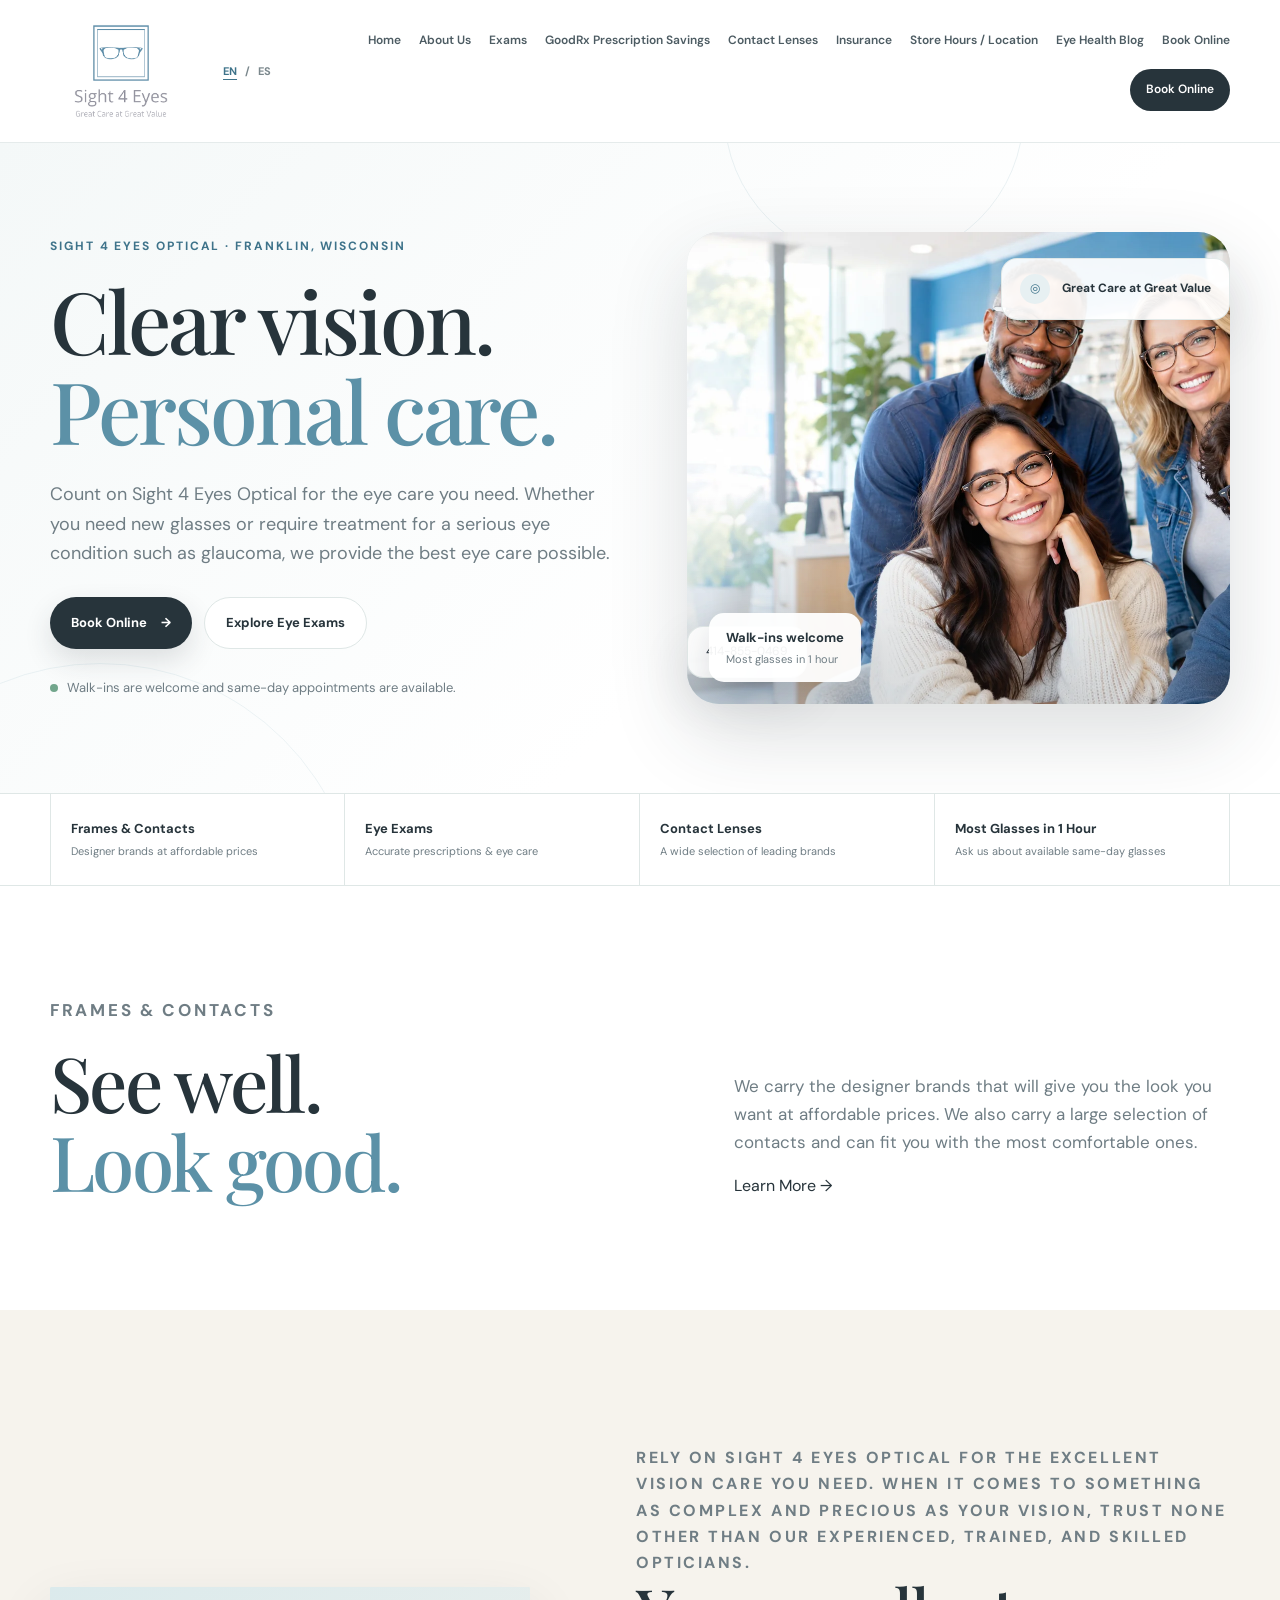
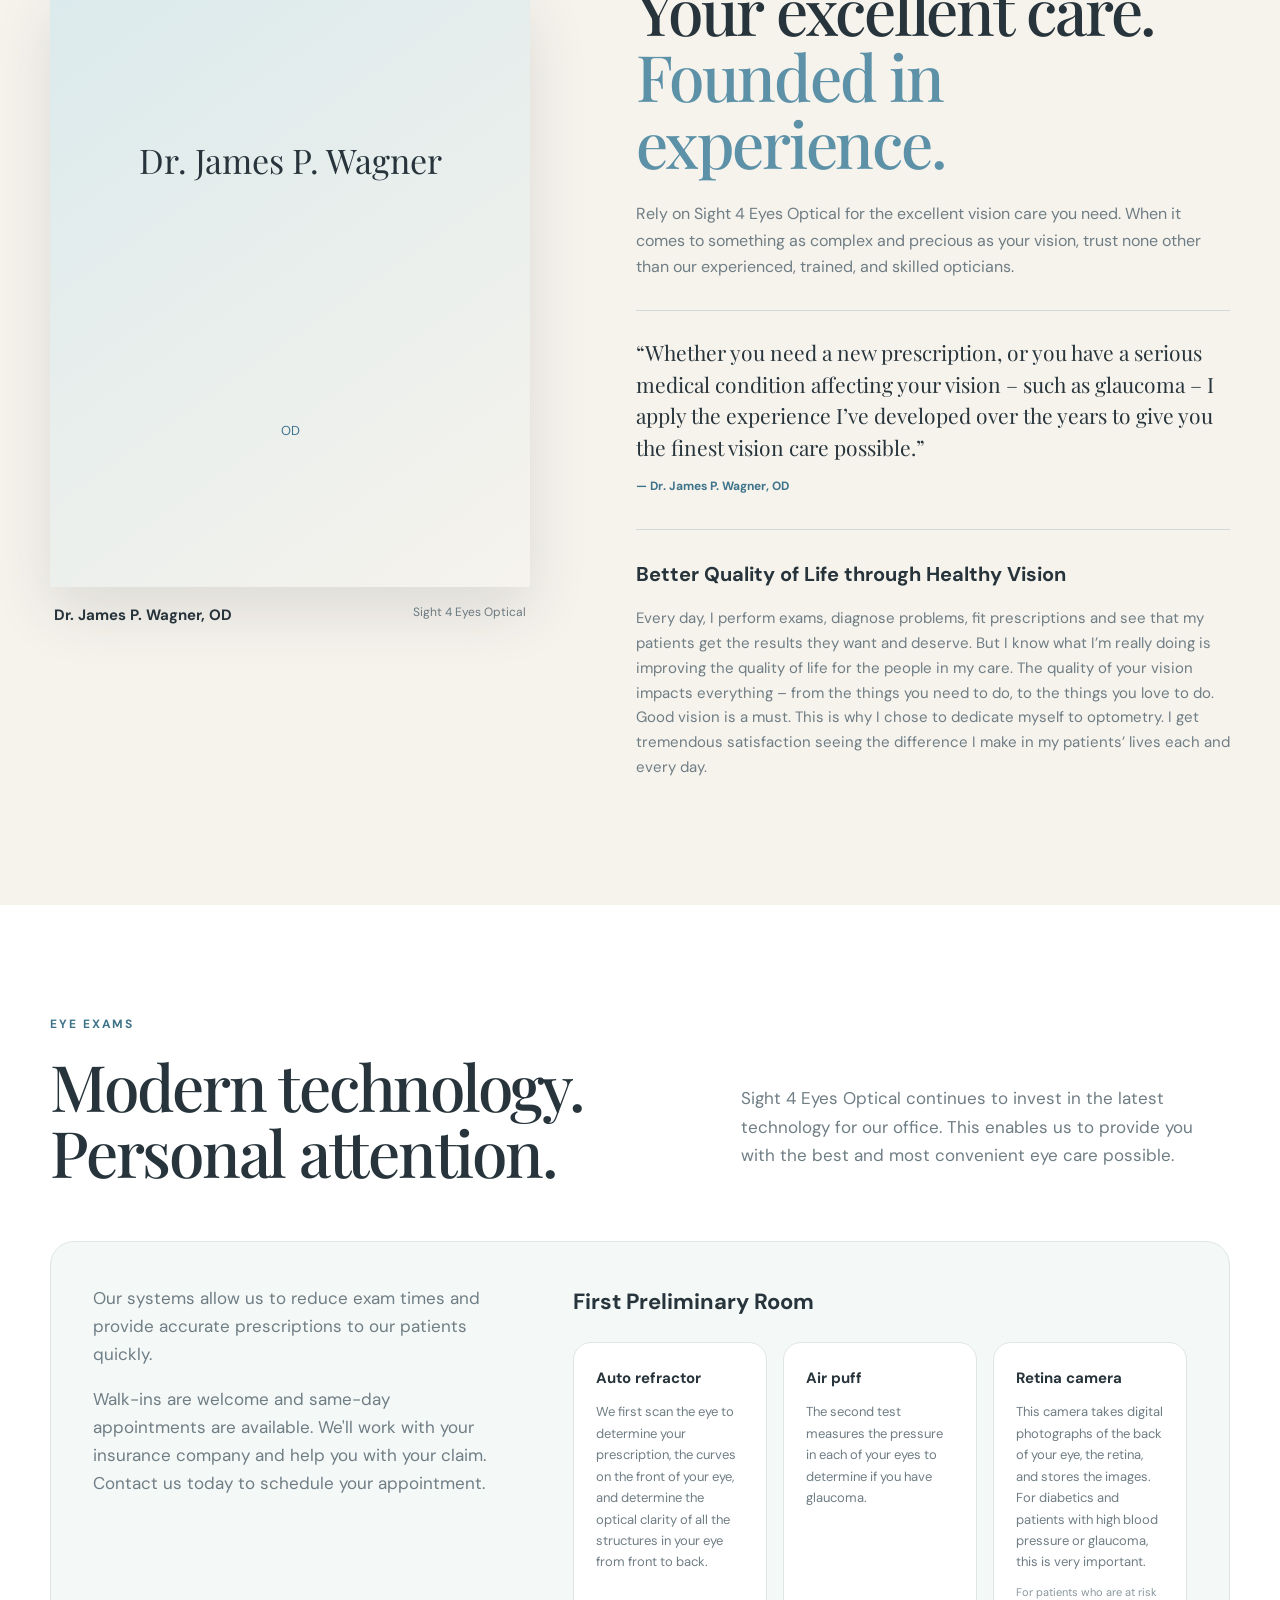
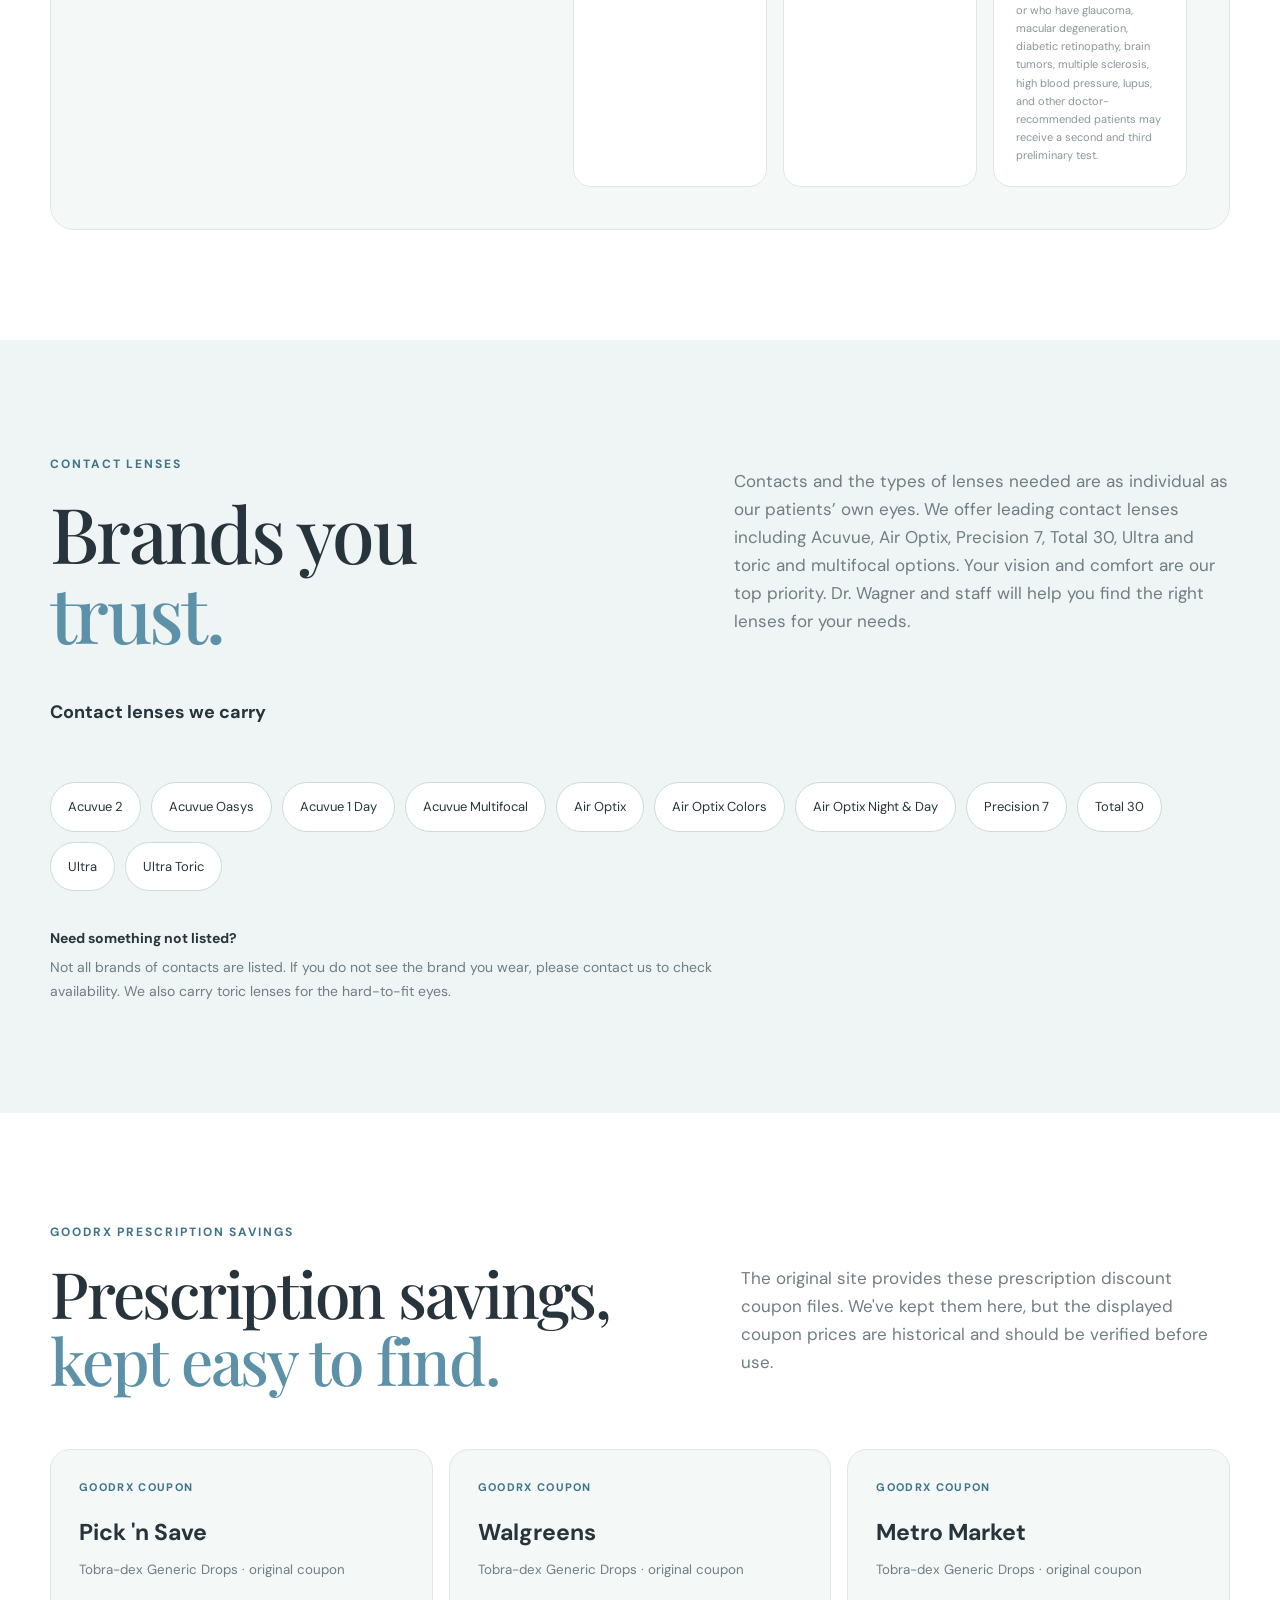
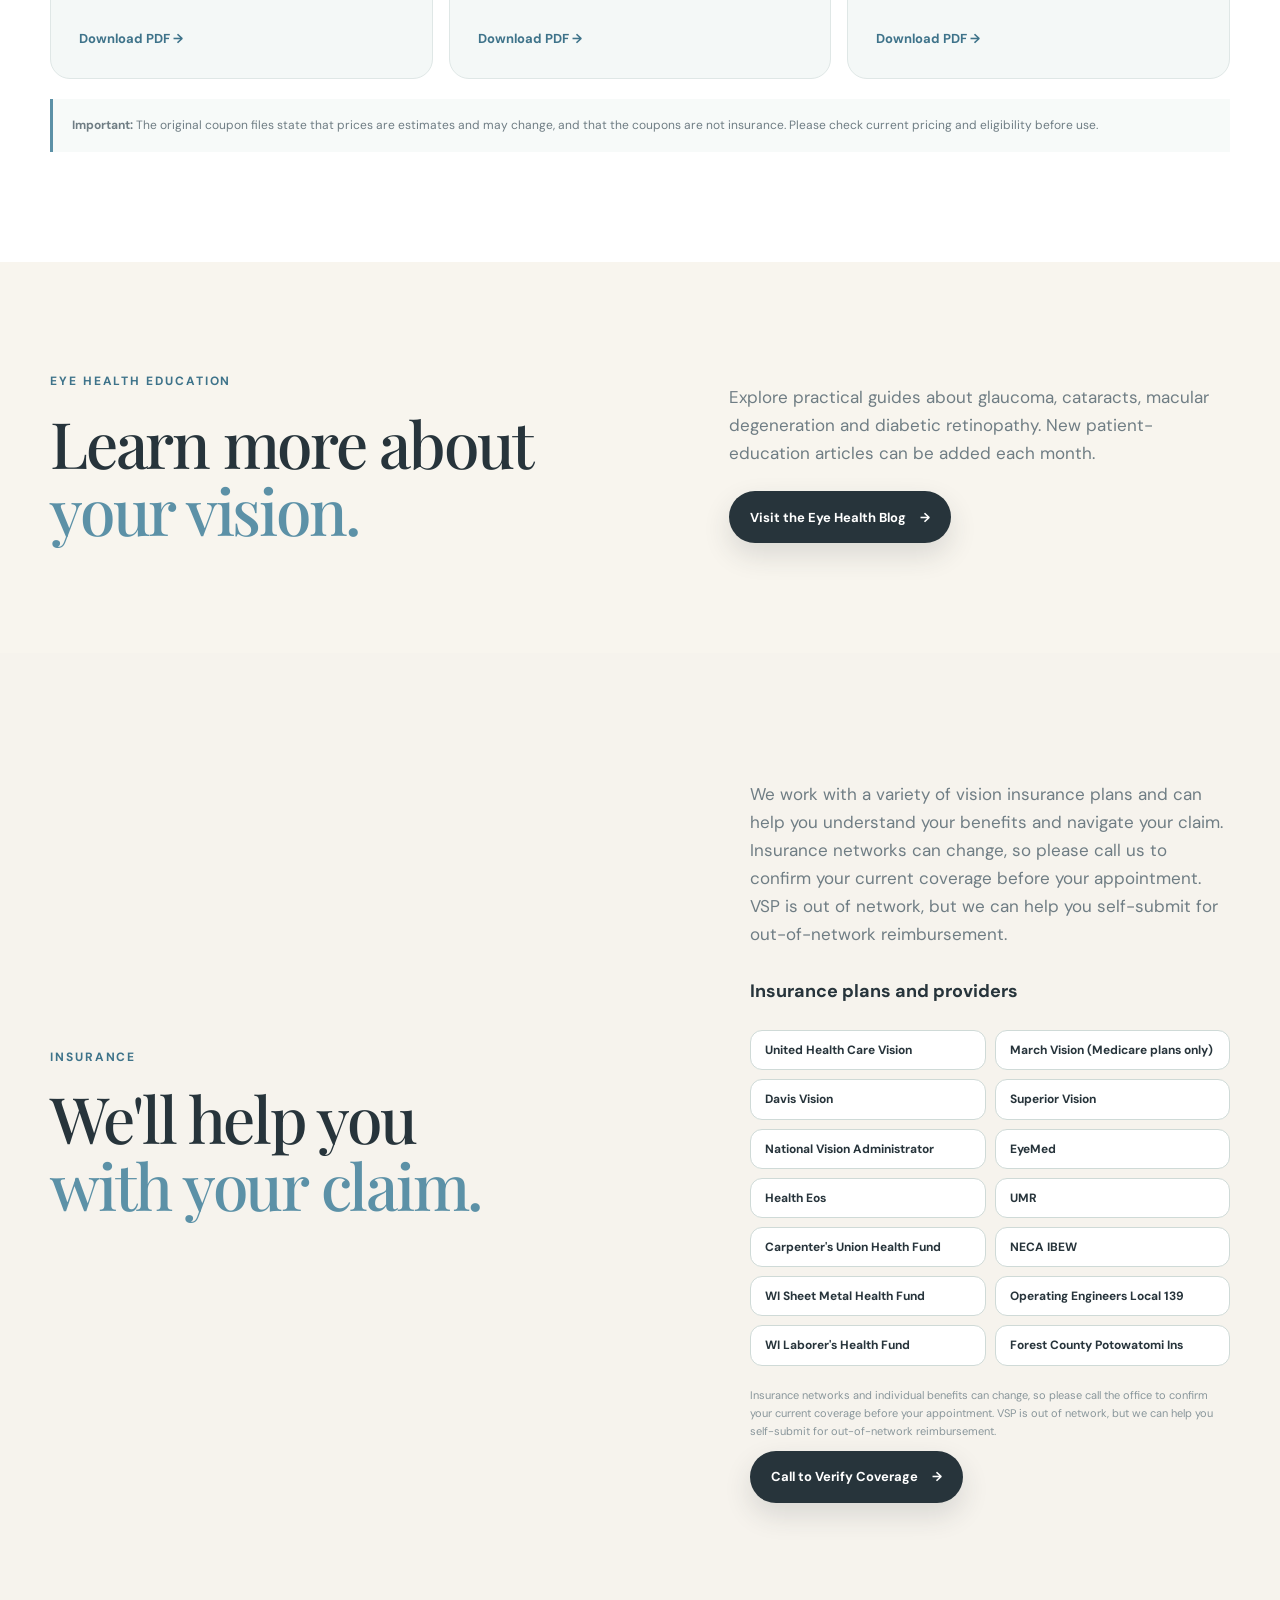
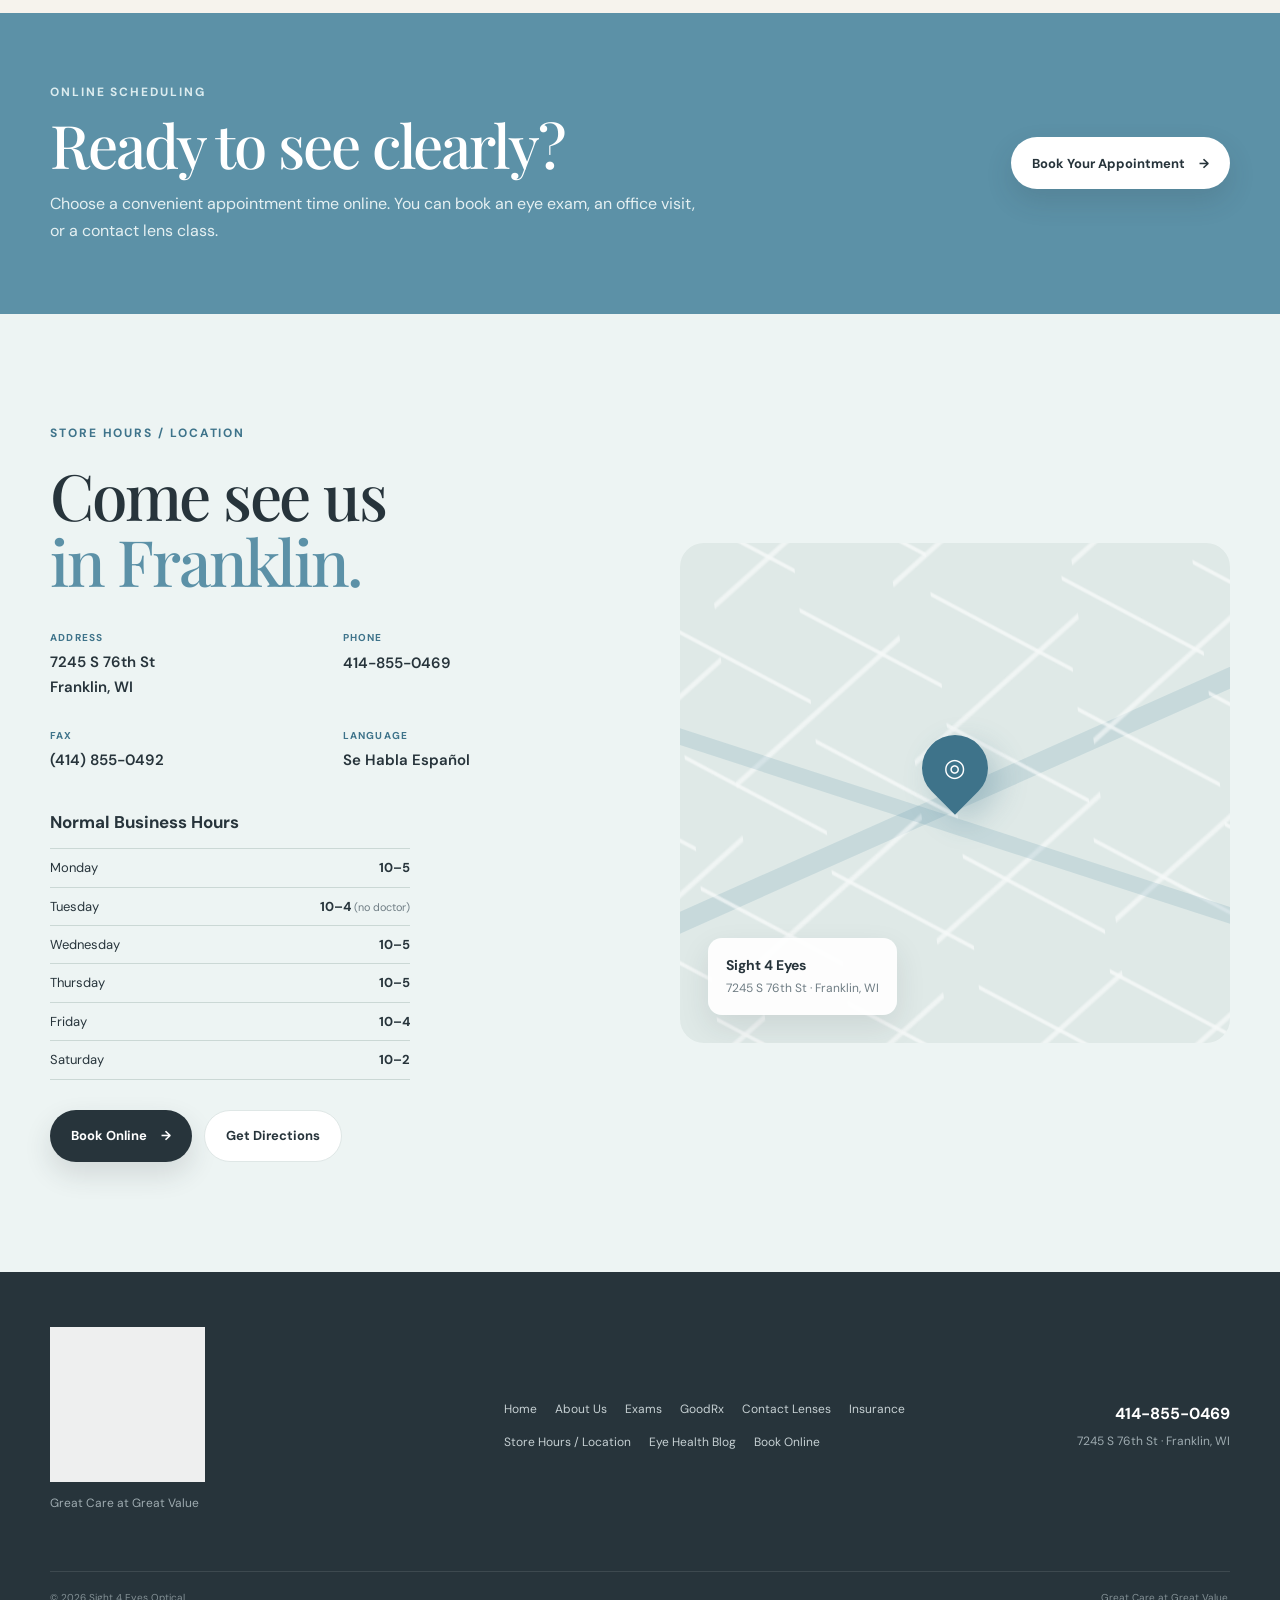
==== index.html @ e053d5aa "finish" ====
<!DOCTYPE html>
<html lang="en">
<head>
  <meta charset="UTF-8">
  <meta name="viewport" content="width=device-width, initial-scale=1.0">
  <meta name="description" content="Sight 4 Eyes Optical in Franklin, Wisconsin offers eye exams, glasses, contact lenses, same-day walk-ins and patient education about common eye conditions.">
  <title>Sight 4 Eyes Optical | Eye Exams, Glasses & Contact Lenses in Franklin, WI</title>
  <link rel="preconnect" href="https://fonts.googleapis.com">
  <link rel="preconnect" href="https://fonts.gstatic.com" crossorigin>
  <link href="https://fonts.googleapis.com/css2?family=DM+Sans:wght@400;500;600;700&family=Playfair+Display:wght@500;600&display=swap" rel="stylesheet">
  <link rel="stylesheet" href="styles.css">
  <script type="application/ld+json">
  {
    "@context":"https://schema.org",
    "@type":"LocalBusiness",
    "name":"Sight 4 Eyes Optical",
    "description":"Eye exams, glasses, contact lenses and eye care in Franklin, Wisconsin.",
    "telephone":"+1-414-855-0469",
    "address":{"@type":"PostalAddress","streetAddress":"7245 S 76th St","addressLocality":"Franklin","addressRegion":"WI","addressCountry":"US"},
    "areaServed":"Franklin, Wisconsin",
    "availableLanguage":["English","Spanish"]
  }
  </script>
</head>
<body>

<header class="site-header">
  <div class="container nav-wrap">
    <a class="brand" href="#home" aria-label="Sight 4 Eyes home">
      <img src="assets/logo.png" alt="Sight 4 Eyes Optical">
    </a>

    <div class="header-tools">
      <div class="language-switcher" role="group" aria-label="Language">
        <button class="lang-button active" data-lang="en" aria-pressed="true">EN</button>
        <span>/</span>
        <button class="lang-button" data-lang="es" aria-pressed="false">ES</button>
      </div>
      <button class="menu-toggle" aria-label="Open menu" aria-expanded="false">
        <span></span><span></span><span></span>
      </button>
    </div>

    <!-- Every major item from the original site is retained. -->
    <nav class="nav" aria-label="Main navigation">
      <a href="#home">Home</a>
      <a href="#about">About Us</a>
      <a href="#exams">Exams</a>
      <a href="#goodrx">GoodRx Prescription Savings</a>
      <a href="#contacts">Contact Lenses</a>
      <a href="#insurance">Insurance</a>
      <a href="#location">Store Hours / Location</a>
      <a href="eye-health.html">Eye Health Blog</a>
      <a href="https://square.site/book/JVJCF17SCYTRK/sight-4-eyes-franklin-wi" target="_blank" rel="noopener">Book Online</a>
      <a class="nav-cta" href="https://square.site/book/JVJCF17SCYTRK/sight-4-eyes-franklin-wi" target="_blank" rel="noopener">Book Online</a>
    </nav>
  </div>
</header>

<main id="home">

  <!-- HOME: original homepage messaging retained, but presented more cleanly. -->
  <section class="hero">
    <div class="hero-shape hero-shape-one"></div>
    <div class="hero-shape hero-shape-two"></div>

    <div class="container hero-grid">
      <div class="hero-copy">
        <p class="eyebrow">Sight 4 Eyes Optical · Franklin, Wisconsin</p>
        <h1>Clear vision.<br><em>Personal care.</em></h1>

        <p class="hero-text">
          Count on Sight 4 Eyes Optical for the eye care you need. Whether you need
          new glasses or require treatment for a serious eye condition such as
          glaucoma, we provide the best eye care possible.
        </p>

        <div class="hero-actions">
          <a class="button button-primary" href="https://square.site/book/JVJCF17SCYTRK/sight-4-eyes-franklin-wi" target="_blank" rel="noopener">Book Online <span>→</span></a>
          <a class="button button-ghost" href="#exams">Explore Eye Exams</a>
        </div>

        <div class="hero-note">
          <span class="dot"></span>
          Walk-ins are welcome and same-day appointments are available.
        </div>
      </div>

      <div class="hero-art">
        <div class="hero-photo-card">
          <img src="assets/eyewear-people.webp" alt="Smiling people wearing glasses in a bright eyewear store">
          <div class="hero-photo-badge"><strong>Walk-ins welcome</strong><span>Most glasses in 1 hour</span></div>
        </div>
        <div class="floating-card card-top"><span class="mini-icon">◎</span><strong>Great Care at Great Value</strong></div>
        <div class="floating-card card-bottom"><span>414-855-0469</span></div>
      </div>
    </div>
  </section>

  <!-- Original homepage "Frames and Contacts" section retained. -->
  <section class="trust-strip">
    <div class="container trust-grid">
      <div><strong>Frames & Contacts</strong><span>Designer brands at affordable prices</span></div>
      <div><strong>Eye Exams</strong><span>Accurate prescriptions & eye care</span></div>
      <div><strong>Contact Lenses</strong><span>A wide selection of leading brands</span></div>
      <div><strong>Most Glasses in 1 Hour</strong><span>Ask us about available same-day glasses</span></div>
    </div>
  </section>

  <section class="section frames-intro">
    <div class="container two-column-intro">
      <div>
        <p class="eyebrow">Frames & Contacts</p>
        <h2>See well.<br><em>Look good.</em></h2>
      </div>
      <div>
        <p>
          We carry the designer brands that will give you the look you want at
          affordable prices. We also carry a large selection of contacts and can
          fit you with the most comfortable ones.
        </p>
        <a class="text-link" href="#contacts">Learn More <span>→</span></a>
      </div>
    </div>
  </section>

  <!-- ABOUT: Dr. James P. Wagner is now a major part of the homepage. -->
  <section class="section about" id="about">
    <div class="container about-grid">
      <div class="doctor-photo-wrap">
        <div class="doctor-photo">
          <img src="https://www.mysight4eyes.com/uploads/2/1/5/6/21561546/img-5408_orig.png"
               alt="Dr. James P. Wagner, OD"
               onerror="this.style.display='none'; document.querySelector('.photo-fallback').style.display='grid';">
          <div class="photo-fallback">
            <span>Dr. James P. Wagner</span>
            <small>OD</small>
          </div>
        </div>
        <div class="doctor-caption">
          <strong>Dr. James P. Wagner, OD</strong>
          <span>Sight 4 Eyes Optical</span>
        </div>
      </div>

      <div class="about-copy">
        <p class="eyebrow">About Us</p>
        <h2>Your excellent care.<br><em>Founded in experience.</em></h2>

        <p>
          Rely on Sight 4 Eyes Optical for the excellent vision care you need.
          When it comes to something as complex and precious as your vision,
          trust none other than our experienced, trained, and skilled opticians.
        </p>

        <blockquote>
          “Whether you need a new prescription, or you have a serious medical
          condition affecting your vision – such as glaucoma – I apply the
          experience I’ve developed over the years to give you the finest vision
          care possible.”
          <cite>— Dr. James P. Wagner, OD</cite>
        </blockquote>

        <div class="about-subsection">
          <h3>Better Quality of Life through Healthy Vision</h3>
          <p>
            Every day, I perform exams, diagnose problems, fit prescriptions and
            see that my patients get the results they want and deserve. But I know
            what I’m really doing is improving the quality of life for the people
            in my care. The quality of your vision impacts everything – from the
            things you need to do, to the things you love to do. Good vision is a
            must. This is why I chose to dedicate myself to optometry. I get
            tremendous satisfaction seeing the difference I make in my patients’
            lives each and every day.
          </p>
        </div>
      </div>
    </div>
  </section>

  <!-- EXAMS: original exam information retained. -->
  <section class="section exams" id="exams">
    <div class="container">
      <div class="section-heading">
        <div>
          <p class="eyebrow">Eye Exams</p>
          <h2>Modern technology.<br>Personal attention.</h2>
        </div>
        <p>
          Sight 4 Eyes Optical continues to invest in the latest technology for
          our office. This enables us to provide you with the best and most
          convenient eye care possible.
        </p>
      </div>

      <div class="exam-feature">
        <div class="exam-copy">
          <p>
            Our systems allow us to reduce exam times and provide accurate
            prescriptions to our patients quickly.
          </p>
          <p>
            Walk-ins are welcome and same-day appointments are available.
            We'll work with your insurance company and help you with your claim.
            Contact us today to schedule your appointment.
          </p>
        </div>

        <div class="exam-tests">
          <h3>First Preliminary Room</h3>
          <div class="test-item">
            <strong>Auto refractor</strong>
            <p>
              We first scan the eye to determine your prescription, the curves
              on the front of your eye, and determine the optical clarity of all
              the structures in your eye from front to back.
            </p>
          </div>
          <div class="test-item">
            <strong>Air puff</strong>
            <p>
              The second test measures the pressure in each of your eyes to
              determine if you have glaucoma.
            </p>
          </div>
          <div class="test-item">
            <strong>Retina camera</strong>
            <p>
              This camera takes digital photographs of the back of your eye,
              the retina, and stores the images. For diabetics and patients with
              high blood pressure or glaucoma, this is very important.
            </p>
            <p class="small-note">
              For patients who are at risk or who have glaucoma, macular degeneration,
              diabetic retinopathy, brain tumors, multiple sclerosis, high blood
              pressure, lupus, and other doctor-recommended patients may receive
              a second and third preliminary test.
            </p>
          </div>
        </div>
      </div>
    </div>
  </section>

  <!-- CONTACT LENSES: original brand list retained. -->
  <section class="section contacts" id="contacts">
    <div class="container">
      <div class="contacts-head">
        <div>
          <p class="eyebrow">Contact Lenses</p>
          <h2>Brands you<br><em>trust.</em></h2>
        </div>
        <p>
          Contacts and the types of lenses needed are as individual as our
          patients’ own eyes. We offer a wide variety of leading contact lenses,
          including Acuvue, Air Optix, Precision1, Total30, Ultra and toric and
          multifocal options. Your vision and comfort are our top priority. Dr.
          Wagner and staff will help you find the right lenses for your needs.
        </p>
      </div>

      <h3 class="list-heading">Contact lenses we carry</h3>
      <div class="brand-list" aria-label="Contact lens brands">
        <span>Acuvue 2</span>
        <span>Acuvue Oasys</span>
        <span>Acuvue 1 Day</span>
        <span>Acuvue Multifocal</span>
        <span>Air Optix</span>
        <span>Air Optix Colors</span>
        <span>Air Optix Night &amp; Day</span>
        <span>Precision 7</span>
        <span>Total 30</span>
        <span>Ultra</span>
        <span>Ultra Toric</span>
      </div>

      <div class="contact-note">
        <strong>Need something not listed?</strong>
        <p>
          Not all brands of contacts are listed. If you do not see the brand you
          wear, please contact us to check availability. We also carry toric
          lenses for the hard-to-fit eyes.
        </p>
      </div>
    </div>
  </section>

  <!-- GOODRX: original three coupon links retained. -->
  <section class="section goodrx" id="goodrx">
    <div class="container">
      <div class="section-heading">
        <div>
          <p class="eyebrow">GoodRx Prescription Savings</p>
          <h2>Prescription savings,<br><em>kept easy to find.</em></h2>
        </div>
        <p>
          The original site provides these prescription discount coupon files.
          We've kept them here, but the displayed coupon prices are historical
          and should be verified before use.
        </p>
      </div>

      <div class="coupon-grid">
        <a class="coupon-card" href="https://www.mysight4eyes.com/uploads/2/1/5/6/21561546/tobradex_picknsave_coupon.pdf" target="_blank" rel="noopener">
          <span>GoodRx Coupon</span>
          <strong>Pick 'n Save</strong>
          <small>Tobra-dex Generic Drops · original coupon</small>
          <b>Download PDF →</b>
        </a>
        <a class="coupon-card" href="https://www.mysight4eyes.com/uploads/2/1/5/6/21561546/tobradex_goodrx_coupon.pdf" target="_blank" rel="noopener">
          <span>GoodRx Coupon</span>
          <strong>Walgreens</strong>
          <small>Tobra-dex Generic Drops · original coupon</small>
          <b>Download PDF →</b>
        </a>
        <a class="coupon-card" href="https://www.mysight4eyes.com/uploads/2/1/5/6/21561546/tobradex_metromarket_coupon.pdf" target="_blank" rel="noopener">
          <span>GoodRx Coupon</span>
          <strong>Metro Market</strong>
          <small>Tobra-dex Generic Drops · original coupon</small>
          <b>Download PDF →</b>
        </a>
      </div>

      <div class="goodrx-disclaimer">
        <strong>Important:</strong> The original coupon files state that prices are
        estimates and may change, and that the coupons are not insurance. Please
        check current pricing and eligibility before use.
      </div>
    </div>
  </section>

  <!-- EYE HEALTH: link to the separate patient-education blog page. -->
  <section class="section eye-health-teaser">
    <div class="container eye-health-teaser-inner">
      <div>
        <p class="eyebrow">Eye Health Education</p>
        <h2>Learn more about<br><em>your vision.</em></h2>
      </div>
      <div>
        <p>Explore practical guides about glaucoma, cataracts, macular degeneration and diabetic retinopathy. New patient-education articles can be added each month.</p>
        <a class="button button-primary" href="eye-health.html">Visit the Eye Health Blog <span>→</span></a>
      </div>
    </div>
  </section>

  <!-- INSURANCE: kept on this page; no separate insurance link. -->
  <section class="section insurance" id="insurance">
    <div class="container insurance-inner">
      <div>
        <p class="eyebrow">Insurance</p>
        <h2>We'll help you<br><em>with your claim.</em></h2>
      </div>

      <div class="insurance-copy">
        <p>
          We work with a variety of vision insurance plans and will help you
          understand your benefits and navigate your claim. Because insurance
          networks and benefits can change, please contact our office before
          your visit so we can verify your current coverage.
        </p>

        <h3 class="list-heading">Insurance plans and providers</h3>
        <div class="insurance-providers" aria-label="Insurance plans and providers">
          <span>United Health Care Vision</span>
          <span>March Vision (Medicare plans only)</span>
          <span>Davis Vision</span>
          <span>Superior Vision</span>
          <span>National Vision Administrator</span>
          <span>EyeMed</span>
          <span>Health Eos</span>
          <span>UMR</span>
          <span>Carpenter's Union Health Fund</span>
          <span>NECA IBEW</span>
          <span>WI Sheet Metal Health Fund</span>
          <span>Operating Engineers Local 139</span>
          <span>WI Laborer's Health Fund</span>
          <span>Forest County Potowatomi Ins</span>
        </div>

        <p class="small-note">
          Insurance networks and individual benefits can change, so please call the office to confirm your current coverage before your appointment. VSP is out of network, but we can help you self-submit for out-of-network reimbursement.
        </p>

        <a class="button button-primary" href="tel:14148550469">
          Call to Verify Coverage <span>→</span>
        </a>
      </div>
    </div>
  </section>

  <!-- ONLINE BOOKING: direct link to the practice's current booking system. -->
  <section class="booking-banner" id="book-online">
    <div class="container booking-inner">
      <div>
        <p class="eyebrow">Online Scheduling</p>
        <h2>Ready to see clearly?</h2>
        <p>Choose a convenient appointment time online. You can book an eye exam, an office visit, or a contact lens class.</p>
      </div>
      <a class="button button-primary booking-button" href="https://square.site/book/JVJCF17SCYTRK/sight-4-eyes-franklin-wi" target="_blank" rel="noopener">
        Book Your Appointment <span>→</span>
      </a>
    </div>
  </section>

  <!-- LOCATION / HOURS: original contact details and hours retained. -->
  <section class="section location" id="location">
    <div class="container contact-grid">
      <div class="contact-copy">
        <p class="eyebrow">Store Hours / Location</p>
        <h2>Come see us<br><em>in Franklin.</em></h2>

        <div class="contact-details">
          <div>
            <span>Address</span>
            <p>7245 S 76th St<br>Franklin, WI</p>
          </div>
          <div>
            <span>Phone</span>
            <a href="tel:14148550469">414-855-0469</a>
          </div>
          <div>
            <span>Fax</span>
            <p>(414) 855-0492</p>
          </div>
          <div>
            <span>Language</span>
            <p>Se Habla Español</p>
          </div>
        </div>

        <div class="hours">
          <h3>Normal Business Hours</h3>
          <div class="hours-grid">
            <span>Monday</span><strong>10–5</strong>
            <span>Tuesday</span><strong>10–4 <small>(no doctor)</small></strong>
            <span>Wednesday</span><strong>10–5</strong>
            <span>Thursday</span><strong>10–5</strong>
            <span>Friday</span><strong>10–4</strong>
            <span>Saturday</span><strong>10–2</strong>
          </div>
        </div>

        <div class="hero-actions">
          <a class="button button-primary" href="https://square.site/book/JVJCF17SCYTRK/sight-4-eyes-franklin-wi" target="_blank" rel="noopener">Book Online <span>→</span></a>
          <a class="button button-ghost" href="https://www.google.com/maps/search/?api=1&query=7245+S+76th+St,+Franklin,+WI" target="_blank" rel="noopener">Get Directions</a>
        </div>
      </div>

      <div class="map-card">
        <div class="map-grid"></div>
        <div class="map-pin"><span>◎</span></div>
        <div class="map-label">
          <strong>Sight 4 Eyes</strong>
          <span>7245 S 76th St · Franklin, WI</span>
        </div>
      </div>
    </div>
  </section>

</main>

<footer class="site-footer">
  <div class="container footer-grid">
    <div>
      <img src="assets/logo.png" alt="Sight 4 Eyes" class="footer-logo">
      <p>Great Care at Great Value</p>
    </div>

    <div class="footer-links">
      <a href="#home">Home</a>
      <a href="#about">About Us</a>
      <a href="#exams">Exams</a>
      <a href="#goodrx">GoodRx</a>
      <a href="#contacts">Contact Lenses</a>
      <a href="#insurance">Insurance</a>
      <a href="#location">Store Hours / Location</a>
      <a href="eye-health.html">Eye Health Blog</a>
      <a href="https://square.site/book/JVJCF17SCYTRK/sight-4-eyes-franklin-wi" target="_blank" rel="noopener">Book Online</a>
    </div>

    <div class="footer-right">
      <a href="tel:14148550469">414-855-0469</a>
      <span>7245 S 76th St · Franklin, WI</span>
    </div>
  </div>

  <div class="container footer-bottom">
    <span>© <span id="year"></span> Sight 4 Eyes Optical</span>
    <span>Great Care at Great Value.</span>
  </div>
</footer>

<script src="script.js"></script>
</body>
</html>
---- styles.css ----
:root {
  --ink:#27343b;
  --muted:#6f7d84;
  --soft:#f4f8f7;
  --line:#dfe7e6;
  --blue:#5c91a7;
  --blue-dark:#3e738a;
  --cream:#f6f3ed;
  --white:#fff;
  --max:1180px;
  --radius:24px;
}

*{box-sizing:border-box}
html{scroll-behavior:smooth}
body{
  margin:0;
  color:var(--ink);
  background:#fff;
  font-family:"DM Sans",system-ui,sans-serif;
  line-height:1.65
}
a{color:inherit;text-decoration:none}
img{max-width:100%;display:block}
.container{width:min(calc(100% - 40px),var(--max));margin-inline:auto}

.site-header{
  position:sticky;top:0;z-index:50;
  background:rgba(255,255,255,.95);
  backdrop-filter:blur(14px);
  border-bottom:1px solid rgba(223,231,230,.8)
}
.nav-wrap{min-height:88px;display:flex;align-items:center;justify-content:space-between;gap:28px}
.brand img{width:150px}
.nav{display:flex;align-items:center;justify-content:flex-end;gap:18px;flex-wrap:wrap;font-size:12px;font-weight:600;color:#4c5b62}
.nav a:hover{color:var(--blue-dark)}
.nav-cta{padding:11px 16px;color:#fff!important;background:var(--ink);border-radius:999px}
.header-tools{display:flex;align-items:center;gap:10px}.language-switcher{display:flex;align-items:center;gap:5px;font-size:11px;font-weight:700;color:#7a878c}.lang-button{border:0;background:transparent;padding:6px 3px;color:#7a878c;font:inherit;cursor:pointer}.lang-button.active{color:var(--blue-dark);text-decoration:underline;text-underline-offset:4px}.menu-toggle{display:none;border:0;background:transparent;width:44px;height:44px;padding:8px}
.menu-toggle span{display:block;height:2px;margin:6px 0;background:var(--ink)}

.hero{position:relative;overflow:hidden;background:linear-gradient(135deg,#f4f8f8,#fff 62%)}
.hero-grid{min-height:650px;display:grid;grid-template-columns:1.03fr .97fr;align-items:center;gap:60px;padding:70px 0}
.eyebrow{margin:0 0 18px;color:var(--blue-dark);font-size:12px;font-weight:700;letter-spacing:.16em;text-transform:uppercase}
.hero h1,h2{font-family:"Playfair Display",Georgia,serif;font-weight:500;letter-spacing:-.035em;line-height:1.04}
.hero h1{margin:0;font-size:clamp(54px,7vw,86px)}
.hero h1 em,h2 em{color:var(--blue);font-style:normal}
.hero-text{max-width:610px;margin:26px 0 28px;color:var(--muted);font-size:18px}
.hero-actions{display:flex;flex-wrap:wrap;gap:12px;align-items:center}
.button{display:inline-flex;align-items:center;gap:14px;min-height:52px;padding:0 21px;border-radius:999px;font-weight:700;font-size:13px;transition:.2s ease}
.button:hover{transform:translateY(-2px)}
.button-primary{background:var(--ink);color:#fff;box-shadow:0 12px 28px rgba(39,52,59,.14)}
.button-primary:hover{background:var(--blue-dark)}
.button-ghost{border:1px solid var(--line);background:#fff}
.hero-note{display:flex;align-items:center;gap:9px;margin-top:28px;color:var(--muted);font-size:13px}
.dot{width:8px;height:8px;border-radius:50%;background:#72a68c}

.hero-art{position:relative;min-height:470px;display:grid;place-items:center}
.lens-card{position:relative;width:min(390px,80vw);aspect-ratio:1;border-radius:50%;background:linear-gradient(145deg,#dbeaec,#f8fbfa);box-shadow:inset 0 0 0 1px rgba(92,145,167,.18),0 35px 80px rgba(51,78,87,.12)}
.lens-card:before,.lens-card:after{content:"";position:absolute;inset:15%;border:1px solid rgba(92,145,167,.35);border-radius:50%}
.lens-card:after{inset:23%;border-color:rgba(92,145,167,.18)}
.lens-ring{position:absolute;width:33%;aspect-ratio:1;top:37%;left:16%;border:7px solid var(--blue);border-radius:48% 48% 52% 52%;transform:rotate(3deg)}
.ring-two{left:auto;right:16%;transform:rotate(-3deg)}
.lens-bridge{position:absolute;width:24%;height:7px;left:38%;top:45%;border-radius:10px;background:var(--blue)}
.lens-arm{position:absolute;width:16%;height:7px;top:39%;background:var(--blue);border-radius:10px}
.left-arm{left:9%;transform:rotate(-10deg)}.right-arm{right:9%;transform:rotate(10deg)}
.floating-card{position:absolute;display:flex;align-items:center;gap:12px;padding:15px 18px;background:rgba(255,255,255,.92);border:1px solid rgba(223,231,230,.9);border-radius:16px;box-shadow:0 20px 50px rgba(39,52,59,.12);font-size:12px}
.card-top{top:8%;right:0}.card-bottom{bottom:8%;left:0}
.mini-icon{display:grid;place-items:center;width:30px;height:30px;border-radius:50%;background:#e7f0f2;color:var(--blue-dark)}

.hero-shape{position:absolute;border-radius:50%;pointer-events:none}
.hero-shape-one{width:300px;height:300px;top:-180px;right:20%;border:1px solid rgba(92,145,167,.12)}
.hero-shape-two{width:520px;height:520px;bottom:-390px;left:-160px;border:1px solid rgba(92,145,167,.1)}

.trust-strip{border-block:1px solid var(--line)}
.trust-grid{display:grid;grid-template-columns:repeat(4,1fr)}
.trust-grid>div{padding:24px 20px;border-right:1px solid var(--line)}
.trust-grid>div:first-child{border-left:1px solid var(--line)}
.trust-grid strong,.trust-grid span{display:block}
.trust-grid strong{font-size:13px}.trust-grid span{margin-top:3px;color:var(--muted);font-size:11px}

.section{padding:110px 0}
.two-column-intro{display:grid;grid-template-columns:1fr .85fr;gap:100px;align-items:end}
.two-column-intro h2{margin:0;font-size:clamp(48px,6vw,76px)}
.two-column-intro p{color:var(--muted);font-size:17px}

.about{background:var(--cream)}
.about-grid{display:grid;grid-template-columns:.9fr 1.1fr;gap:100px;align-items:center}
.doctor-photo-wrap{max-width:480px}
.doctor-photo{position:relative;overflow:hidden;aspect-ratio:4/5;background:#dfe9e7;border-radius:2px;box-shadow:0 25px 60px rgba(39,52,59,.12)}
.doctor-photo img{width:100%;height:100%;object-fit:cover;object-position:center top}
.photo-fallback{display:none;position:absolute;inset:0;place-items:center;background:linear-gradient(145deg,#dbeaec,#f6f3ed);font-family:"Playfair Display",serif;font-size:34px;text-align:center;padding:30px}
.photo-fallback small{display:block;font-family:"DM Sans";font-size:13px;color:var(--blue-dark)}
.doctor-caption{display:flex;justify-content:space-between;gap:20px;padding:16px 4px 0}
.doctor-caption strong{font-size:15px}.doctor-caption span{color:var(--muted);font-size:12px}
.about-copy{max-width:650px}.about-copy h2{margin:0;font-size:clamp(44px,5vw,64px)}
.about-copy>p{color:var(--muted);font-size:16px;margin:25px 0 0}
blockquote{margin:30px 0 0;padding:26px 0 0;border-top:1px solid #cfd9d7;font-family:"Playfair Display",serif;font-size:21px;line-height:1.5}
blockquote cite{display:block;margin-top:14px;color:var(--blue-dark);font-family:"DM Sans";font-size:12px;font-style:normal;font-weight:700}
.about-subsection{margin-top:34px;padding-top:28px;border-top:1px solid #cfd9d7}
.about-subsection h3{margin:0;font-size:20px}.about-subsection p{color:var(--muted);font-size:15px}

.exams{background:#fff}
.section-heading{display:grid;grid-template-columns:1fr .8fr;gap:80px;align-items:end;margin-bottom:55px}
.section-heading h2{margin:0;font-size:clamp(42px,5vw,64px)}
.section-heading>p{color:var(--muted);font-size:17px}
.exam-feature{display:grid;grid-template-columns:.8fr 1.2fr;gap:70px;padding:42px;border:1px solid var(--line);border-radius:var(--radius);background:var(--soft)}
.exam-copy{font-size:17px;color:var(--muted)}.exam-copy p{margin-top:0}
.exam-tests{display:grid;grid-template-columns:repeat(3,1fr);gap:16px}
.exam-tests h3{grid-column:1/-1;margin:0 0 6px;font-size:22px}
.test-item{padding:22px;background:#fff;border:1px solid var(--line);border-radius:18px}
.test-item strong{font-size:15px}.test-item p{color:var(--muted);font-size:13px;margin:10px 0 0}
.small-note{font-size:11px!important;color:#89969b!important}

.contacts{background:#eef5f4}
.contacts-head{display:grid;grid-template-columns:1fr .85fr;gap:100px;align-items:end}
.contacts-head h2{margin:0;font-size:clamp(50px,6vw,78px)}
.contacts-head>p{color:var(--muted);font-size:17px}
.brand-list{display:flex;flex-wrap:wrap;gap:10px;margin-top:55px}
.brand-list span{padding:13px 17px;border:1px solid #cddbd8;border-radius:999px;background:#fff;font-size:13px}
.contact-note{margin-top:34px;max-width:720px}.contact-note strong{font-size:14px}.contact-note p{margin:5px 0 0;color:var(--muted);font-size:14px}

.goodrx{background:#fff}
.coupon-grid{display:grid;grid-template-columns:repeat(3,1fr);gap:16px}
.coupon-card{display:flex;flex-direction:column;min-height:230px;padding:28px;border:1px solid var(--line);border-radius:20px;background:var(--soft);transition:.2s}
.coupon-card:hover{transform:translateY(-4px);box-shadow:0 20px 40px rgba(39,52,59,.08)}
.coupon-card span{color:var(--blue-dark);font-size:11px;font-weight:700;letter-spacing:.12em;text-transform:uppercase}
.coupon-card strong{margin-top:18px;font-size:23px}.coupon-card small{margin-top:7px;color:var(--muted)}
.coupon-card b{margin-top:auto;color:var(--blue-dark);font-size:13px}
.goodrx-disclaimer{margin-top:20px;padding:17px 19px;border-left:3px solid var(--blue);background:#f7faf9;color:var(--muted);font-size:12px}

.insurance{background:var(--cream)}
.insurance-inner{display:grid;grid-template-columns:1fr .8fr;gap:100px;align-items:center}
.insurance h2{margin:0;font-size:clamp(46px,5vw,66px)}
.insurance-copy p{color:var(--muted);font-size:17px}
.insurance-copy .small-note{margin-top:20px}
.insurance-providers{display:flex;flex-wrap:wrap;gap:9px;margin:24px 0 18px}
.insurance-providers span{padding:11px 14px;border:1px solid #cfdad7;border-radius:999px;background:#fff;color:var(--ink);font-size:12px;font-weight:700}


.location{background:#edf4f3}
.contact-grid{display:grid;grid-template-columns:1fr 1fr;gap:80px;align-items:center}
.contact-copy h2{margin:0;font-size:clamp(46px,5vw,66px)}
.contact-details{display:grid;grid-template-columns:1fr 1fr;gap:28px 35px;margin:35px 0}
.contact-details span{display:block;margin-bottom:4px;color:var(--blue-dark);font-size:10px;font-weight:700;letter-spacing:.12em;text-transform:uppercase}
.contact-details a,.contact-details p{margin:0;font-size:15px;font-weight:600}
.hours{margin:30px 0}.hours h3{font-size:17px;margin:0 0 12px}
.hours-grid{display:grid;grid-template-columns:1fr auto;max-width:360px;border-top:1px solid #cbd8d5}
.hours-grid span,.hours-grid strong{padding:8px 0;border-bottom:1px solid #cbd8d5;font-size:13px}
.hours-grid strong{text-align:right}.hours-grid small{color:var(--muted);font-weight:400}
.map-card{position:relative;min-height:500px;overflow:hidden;border-radius:var(--radius);background:#dfe9e7}
.map-grid{position:absolute;inset:-10%;background-image:linear-gradient(35deg,transparent 45%,rgba(255,255,255,.85) 46%,rgba(255,255,255,.85) 47%,transparent 48%),linear-gradient(145deg,transparent 46%,rgba(255,255,255,.75) 47%,rgba(255,255,255,.75) 48%,transparent 49%);background-size:110px 110px,150px 150px;transform:rotate(-7deg) scale(1.2);opacity:.7}
.map-card:before,.map-card:after{content:"";position:absolute;background:rgba(92,145,167,.18);border-radius:999px}
.map-card:before{width:130%;height:20px;top:47%;left:-10%;transform:rotate(-24deg)}
.map-card:after{width:120%;height:16px;top:55%;left:-10%;transform:rotate(18deg)}
.map-pin{position:absolute;left:50%;top:45%;display:grid;place-items:center;width:66px;height:66px;border-radius:50% 50% 50% 0;transform:translate(-50%,-50%) rotate(-45deg);background:var(--blue-dark);color:#fff;box-shadow:0 15px 30px rgba(62,115,138,.28)}
.map-pin span{transform:rotate(45deg);font-size:25px}
.map-label{position:absolute;left:28px;bottom:28px;padding:16px 18px;background:rgba(255,255,255,.93);border-radius:14px;box-shadow:0 12px 30px rgba(39,52,59,.1)}
.map-label strong,.map-label span{display:block}.map-label strong{font-size:14px}.map-label span{margin-top:2px;color:var(--muted);font-size:12px}

.covid-strip{padding:28px 0;background:var(--ink);color:#fff}
.covid-inner{display:flex;align-items:center;justify-content:space-between;gap:30px}
.covid-inner .eyebrow{margin:0 0 5px;color:#9ec4d0;font-size:9px}.covid-inner h3{margin:0;font-size:20px}
.covid-inner>a{font-size:13px;color:#c9d9dd;font-weight:700}

.site-footer{padding:55px 0 22px;background:#27343b;color:#fff}
.footer-grid{display:grid;grid-template-columns:1.2fr 1.2fr .8fr;gap:45px;align-items:center}
.footer-logo{width:155px;filter:brightness(0) invert(1);opacity:.92}
.footer-grid p,.footer-right span{color:#9eabb0;font-size:12px}
.footer-links{display:flex;flex-wrap:wrap;gap:13px 18px;font-size:12px;color:#c6d0d3}
.footer-right{text-align:right}.footer-right a{font-weight:700}.footer-right span{display:block;margin-top:5px}
.footer-bottom{display:flex;justify-content:space-between;gap:20px;margin-top:45px;padding-top:18px;border-top:1px solid rgba(255,255,255,.1);color:#849196;font-size:10px}

@media(max-width:1050px){
  .nav{gap:11px;font-size:11px}
  .nav-cta{display:none}
}
@media(max-width:900px){
  .header-tools{gap:4px}
  .nav{position:absolute;top:88px;left:20px;right:20px;display:none;flex-direction:column;align-items:stretch;gap:0;padding:12px;border:1px solid var(--line);border-radius:18px;background:#fff;box-shadow:0 20px 50px rgba(39,52,59,.12)}
  .nav.open{display:flex}.nav a{padding:12px}.nav-cta{display:block;text-align:center;margin-top:5px}
  .menu-toggle{display:block}
  .hero-grid,.about-grid,.contact-grid{grid-template-columns:1fr}
  .hero-grid{padding-block:60px}.hero-art{min-height:400px}
  .section-heading,.two-column-intro,.contacts-head,.insurance-inner{grid-template-columns:1fr;gap:25px}
  .exam-feature{grid-template-columns:1fr}.exam-tests{grid-template-columns:1fr 1fr}
  .coupon-grid{grid-template-columns:1fr}
  .footer-grid{grid-template-columns:1fr}.footer-right{text-align:left}
}
@media(max-width:620px){
  .container{width:min(calc(100% - 28px),var(--max))}
  .nav-wrap{min-height:76px}.nav{top:76px;left:14px;right:14px}.brand img{width:125px}
  .hero h1{font-size:52px}.hero-text{font-size:16px}.hero-art{min-height:350px}
  .lens-card{width:300px}.floating-card{font-size:10px;padding:12px 14px}
  .card-top{right:0}.card-bottom{left:0}
  .trust-grid{grid-template-columns:1fr 1fr}.trust-grid>div{padding:18px 12px}
  .trust-grid>div:nth-child(2){border-right:0}.trust-grid>div:nth-child(3),.trust-grid>div:nth-child(4){border-top:1px solid var(--line)}
  .section{padding:78px 0}.doctor-photo-wrap{max-width:none}
  .exam-tests{grid-template-columns:1fr}.contact-details{grid-template-columns:1fr}.map-card{min-height:350px}
  .covid-inner{align-items:flex-start;flex-direction:column;gap:12px}
  .footer-bottom{flex-direction:column}
}


.booking-banner{padding:70px 0;background:#5c91a7;color:#fff}
.booking-inner{display:flex;align-items:center;justify-content:space-between;gap:45px}
.booking-inner .eyebrow{margin-bottom:10px;color:#dcecef}
.booking-inner h2{margin:0;font-size:clamp(42px,5vw,60px);color:#fff}
.booking-inner>div>p:last-child{max-width:650px;margin:16px 0 0;color:#e5f0f2;font-size:16px}
.booking-button{background:#fff;color:var(--ink);white-space:nowrap}
.booking-button:hover{background:#f4f8f7;color:var(--blue-dark)}

@media(max-width:700px){
  .booking-inner{align-items:flex-start;flex-direction:column}
  .booking-button{white-space:normal}
}

/* Warm, inviting hero photography */
.hero-art{min-height:500px}
.hero-photo-card{position:relative;width:min(600px,100%);aspect-ratio:1.15/1;overflow:hidden;border-radius:32px;box-shadow:0 30px 80px rgba(39,52,59,.16);background:#dfe9e7}
.hero-photo-card img{width:100%;height:100%;object-fit:cover;object-position:center}
.hero-photo-card:after{content:"";position:absolute;inset:0;background:linear-gradient(180deg,transparent 55%,rgba(39,52,59,.18))}
.hero-photo-badge{position:absolute;z-index:2;left:22px;bottom:22px;display:flex;flex-direction:column;gap:2px;padding:14px 17px;background:rgba(255,255,255,.94);border-radius:15px;box-shadow:0 14px 35px rgba(39,52,59,.14)}
.hero-photo-badge strong{font-size:13px}.hero-photo-badge span{font-size:11px;color:var(--muted)}

.eye-health-teaser{background:#f8f5ee}
.eye-health-teaser-inner{display:grid;grid-template-columns:1fr .85fr;gap:90px;align-items:end}
.eye-health-teaser h2{margin:0;font-size:clamp(46px,5vw,68px)}
.eye-health-teaser p:not(.eyebrow){color:var(--muted);font-size:17px;margin:0 0 24px}

.insurance-providers{display:grid;grid-template-columns:repeat(2,minmax(0,1fr));gap:9px}
.insurance-providers span{border-radius:12px;line-height:1.35}

/* Eye health blog */
.blog-hero{padding:95px 0 70px;background:linear-gradient(135deg,#eef5f4,#fff 65%)}
.blog-hero h1{margin:0;font-family:"Playfair Display",Georgia,serif;font-weight:500;font-size:clamp(50px,7vw,82px);line-height:1.02;letter-spacing:-.035em}
.blog-hero h1 em{color:var(--blue);font-style:normal}
.blog-hero p:not(.eyebrow){max-width:720px;color:var(--muted);font-size:18px;margin:25px 0 0}
.blog-grid{display:grid;grid-template-columns:repeat(2,1fr);gap:20px}
.blog-card{display:flex;flex-direction:column;padding:32px;border:1px solid var(--line);border-radius:24px;background:#fff;min-height:290px;transition:.2s ease}
.blog-card:hover{transform:translateY(-4px);box-shadow:0 20px 45px rgba(39,52,59,.09)}
.blog-card .eyebrow{margin-bottom:12px}.blog-card h2{margin:0;font-size:32px}.blog-card p{color:var(--muted);font-size:15px}.blog-card a{margin-top:auto;color:var(--blue-dark);font-size:13px;font-weight:700}
.blog-disclaimer{margin-top:28px;padding:18px 20px;background:#f7faf9;border-left:3px solid var(--blue);color:var(--muted);font-size:12px}
.article-hero{padding:85px 0 55px;background:linear-gradient(135deg,#eef5f4,#fff 65%)}
.article-hero h1{margin:0;font-family:"Playfair Display",Georgia,serif;font-weight:500;font-size:clamp(48px,6vw,74px);line-height:1.03;letter-spacing:-.035em;max-width:850px}
.article-hero h1 em{color:var(--blue);font-style:normal}
.article-meta{margin-top:18px;color:var(--muted);font-size:13px}
.article{padding:70px 0 100px}.article-inner{max-width:820px;margin:auto}.article-inner h2{font-size:34px;margin:42px 0 12px}.article-inner h3{font-size:20px;margin:28px 0 8px}.article-inner p,.article-inner li{color:#526168;font-size:17px;line-height:1.8}.article-inner ul{padding-left:22px}.article-source{margin-top:45px;padding:20px;background:#f7faf9;border:1px solid var(--line);border-radius:16px;color:var(--muted);font-size:12px}.article-source a{color:var(--blue-dark);font-weight:700}

@media(max-width:900px){
  .hero-photo-card{width:min(620px,100%)}
  .eye-health-teaser-inner{grid-template-columns:1fr;gap:25px}
  .insurance-providers{grid-template-columns:1fr}
  .blog-grid{grid-template-columns:1fr}
}
@media(max-width:620px){
  .hero-art{min-height:340px}
  .hero-photo-card{border-radius:24px}
  .hero-photo-badge{left:14px;bottom:14px}
  .blog-hero{padding:70px 0 55px}
  .blog-card{padding:25px}
  .article-hero{padding:65px 0 45px}
  .article{padding:50px 0 75px}
}
.list-heading{margin:45px 0 0;font-size:18px}
.insurance .list-heading{margin-top:28px}
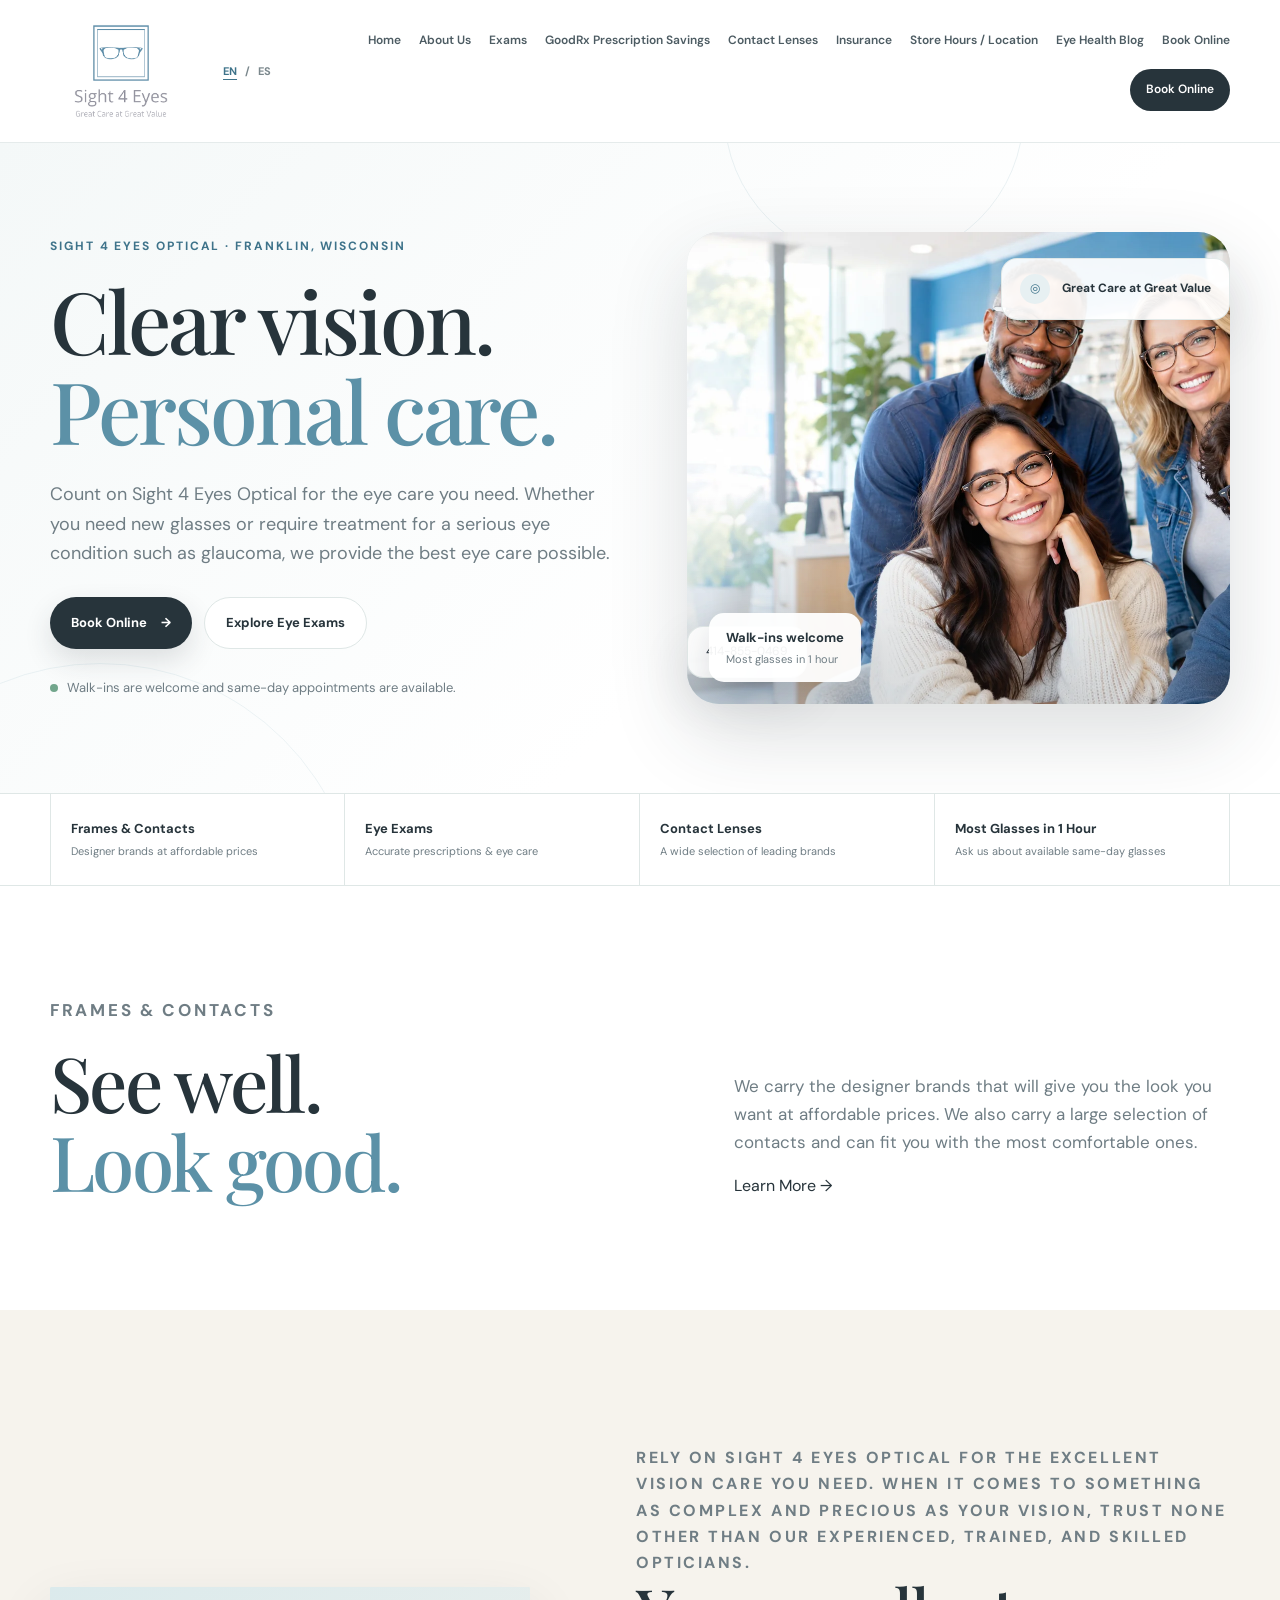
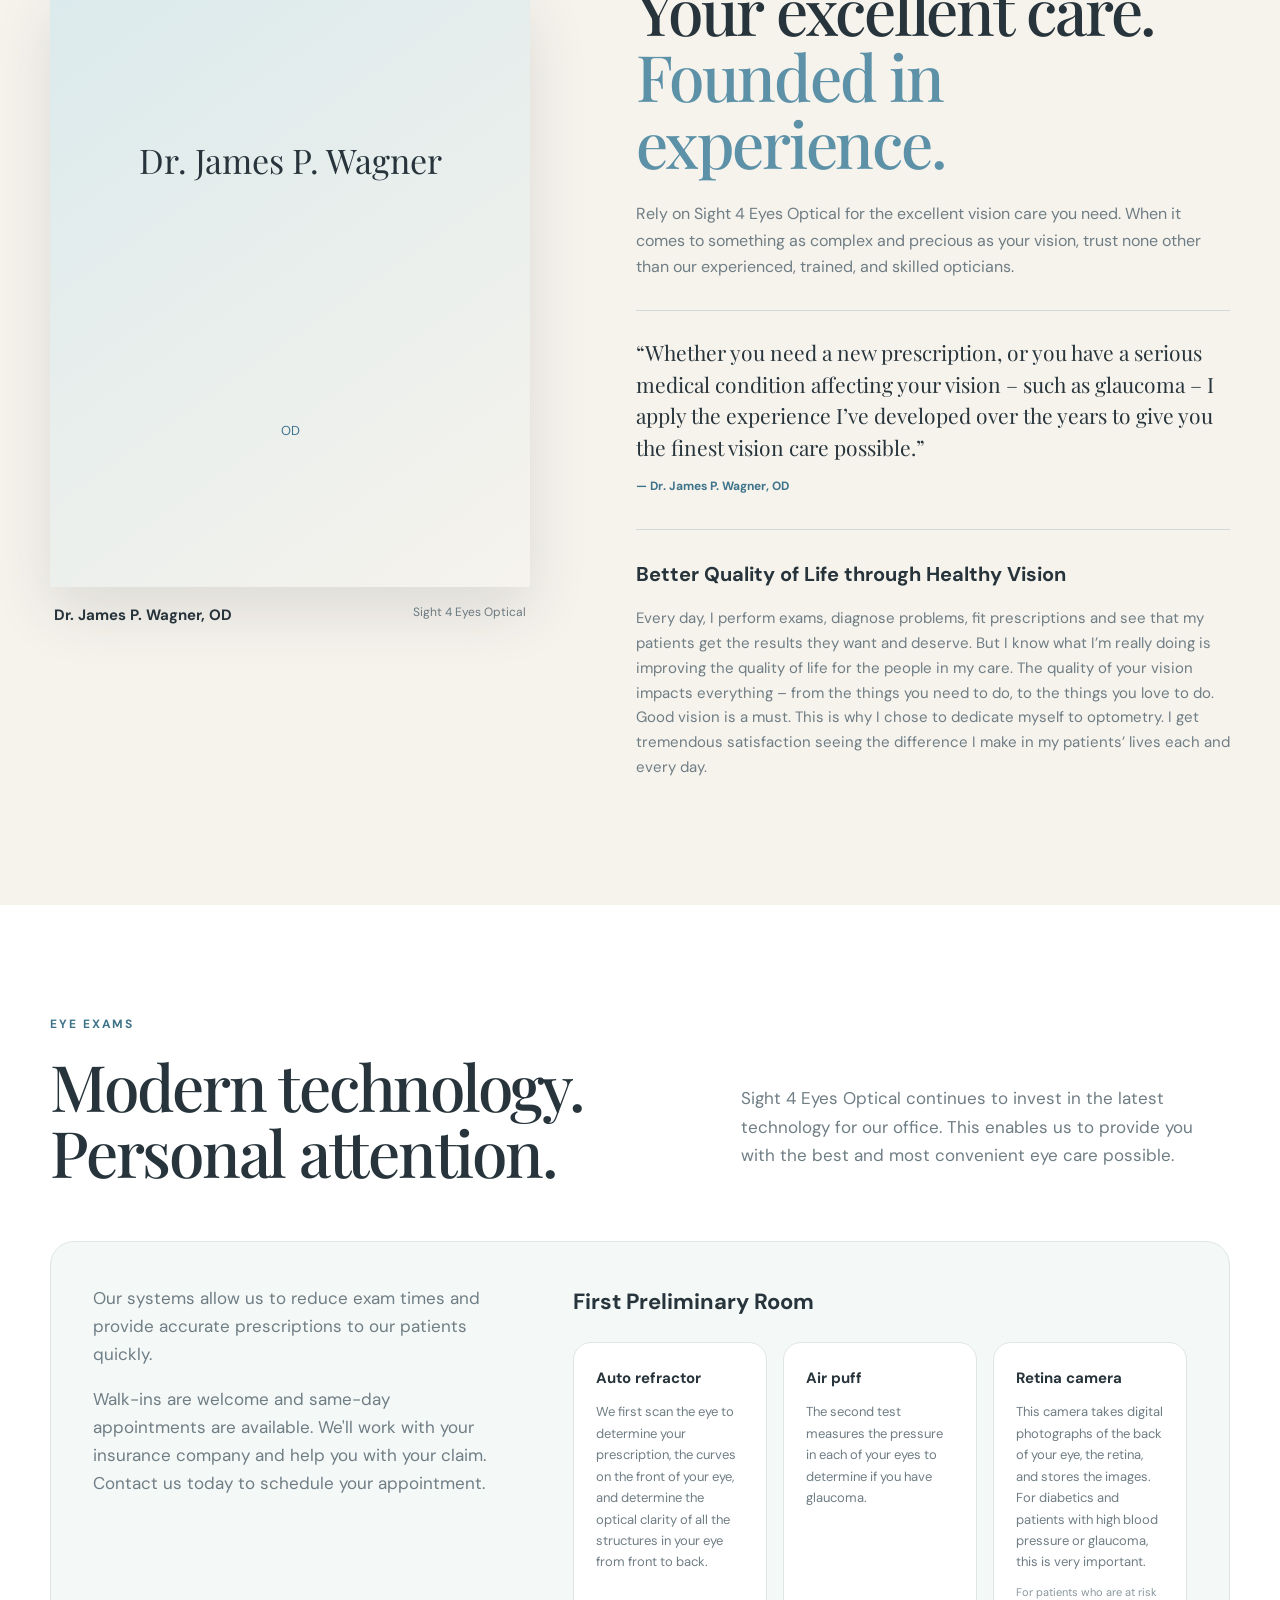
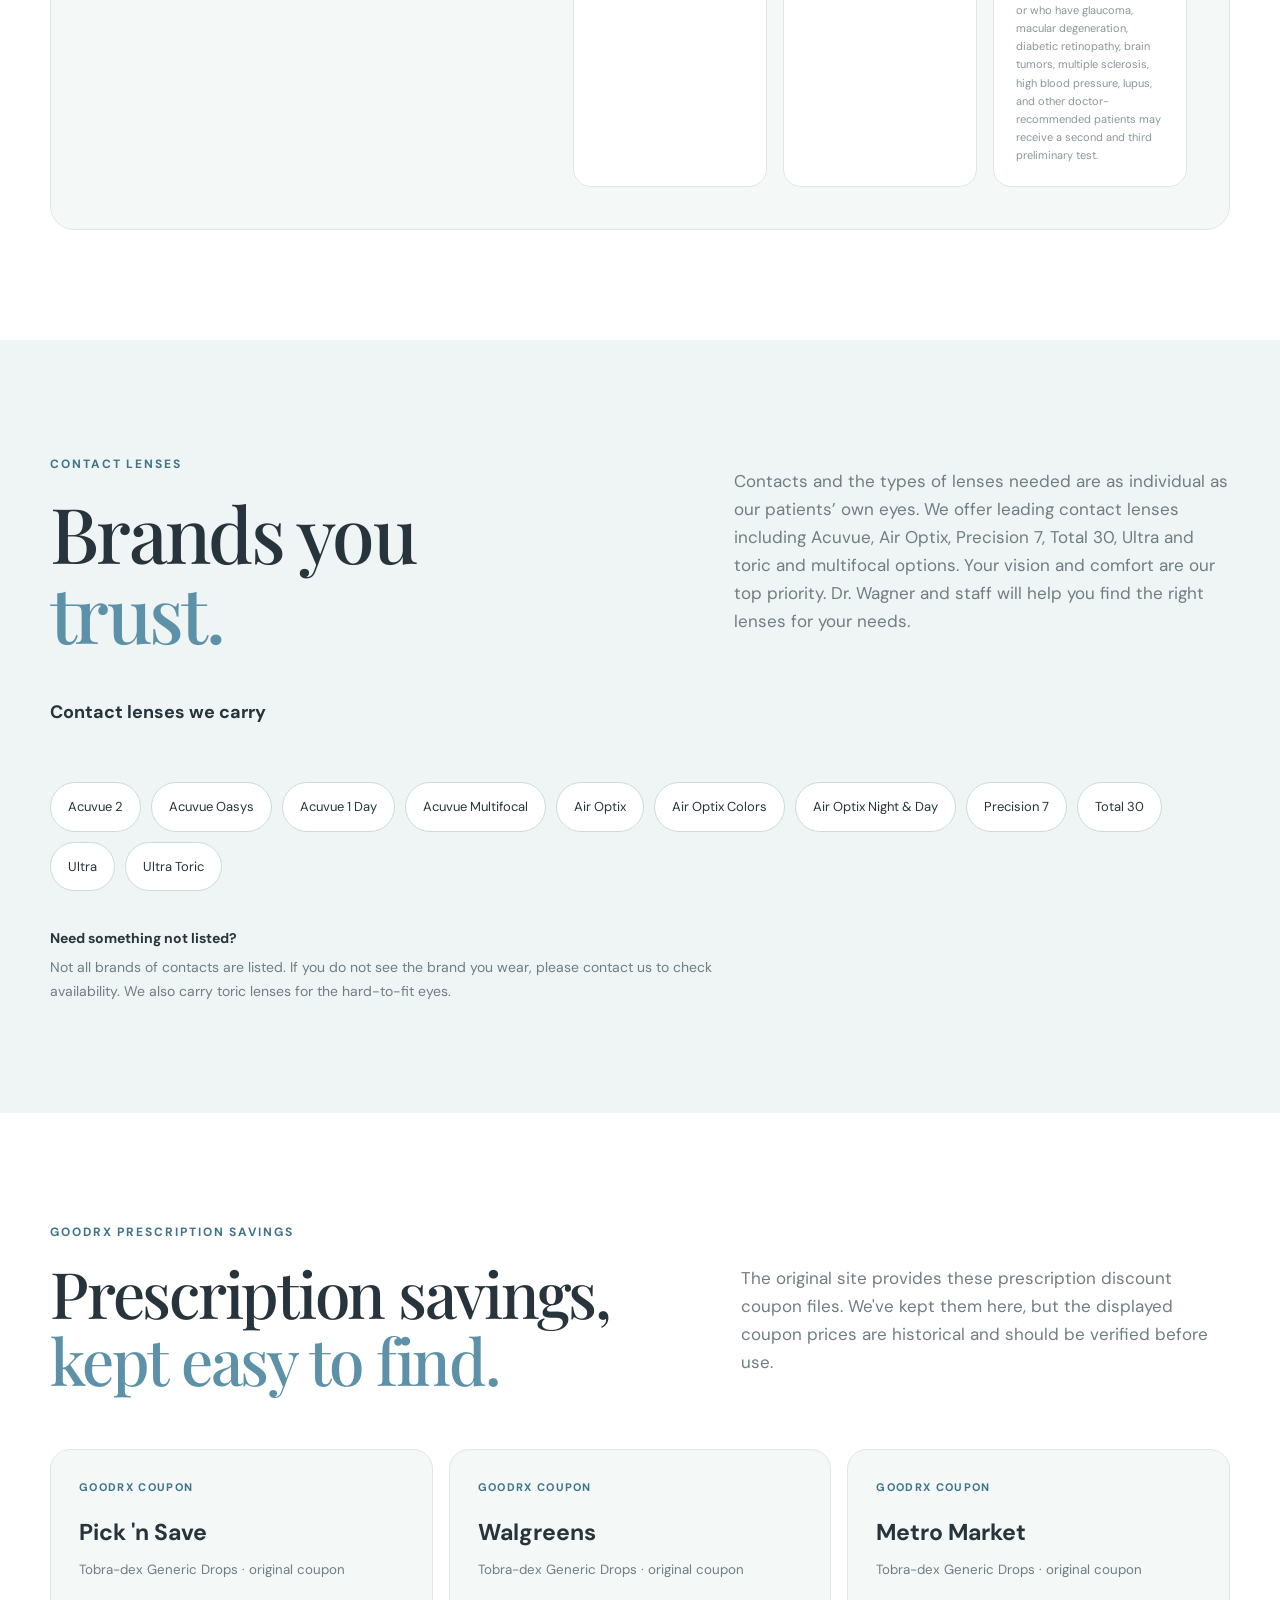
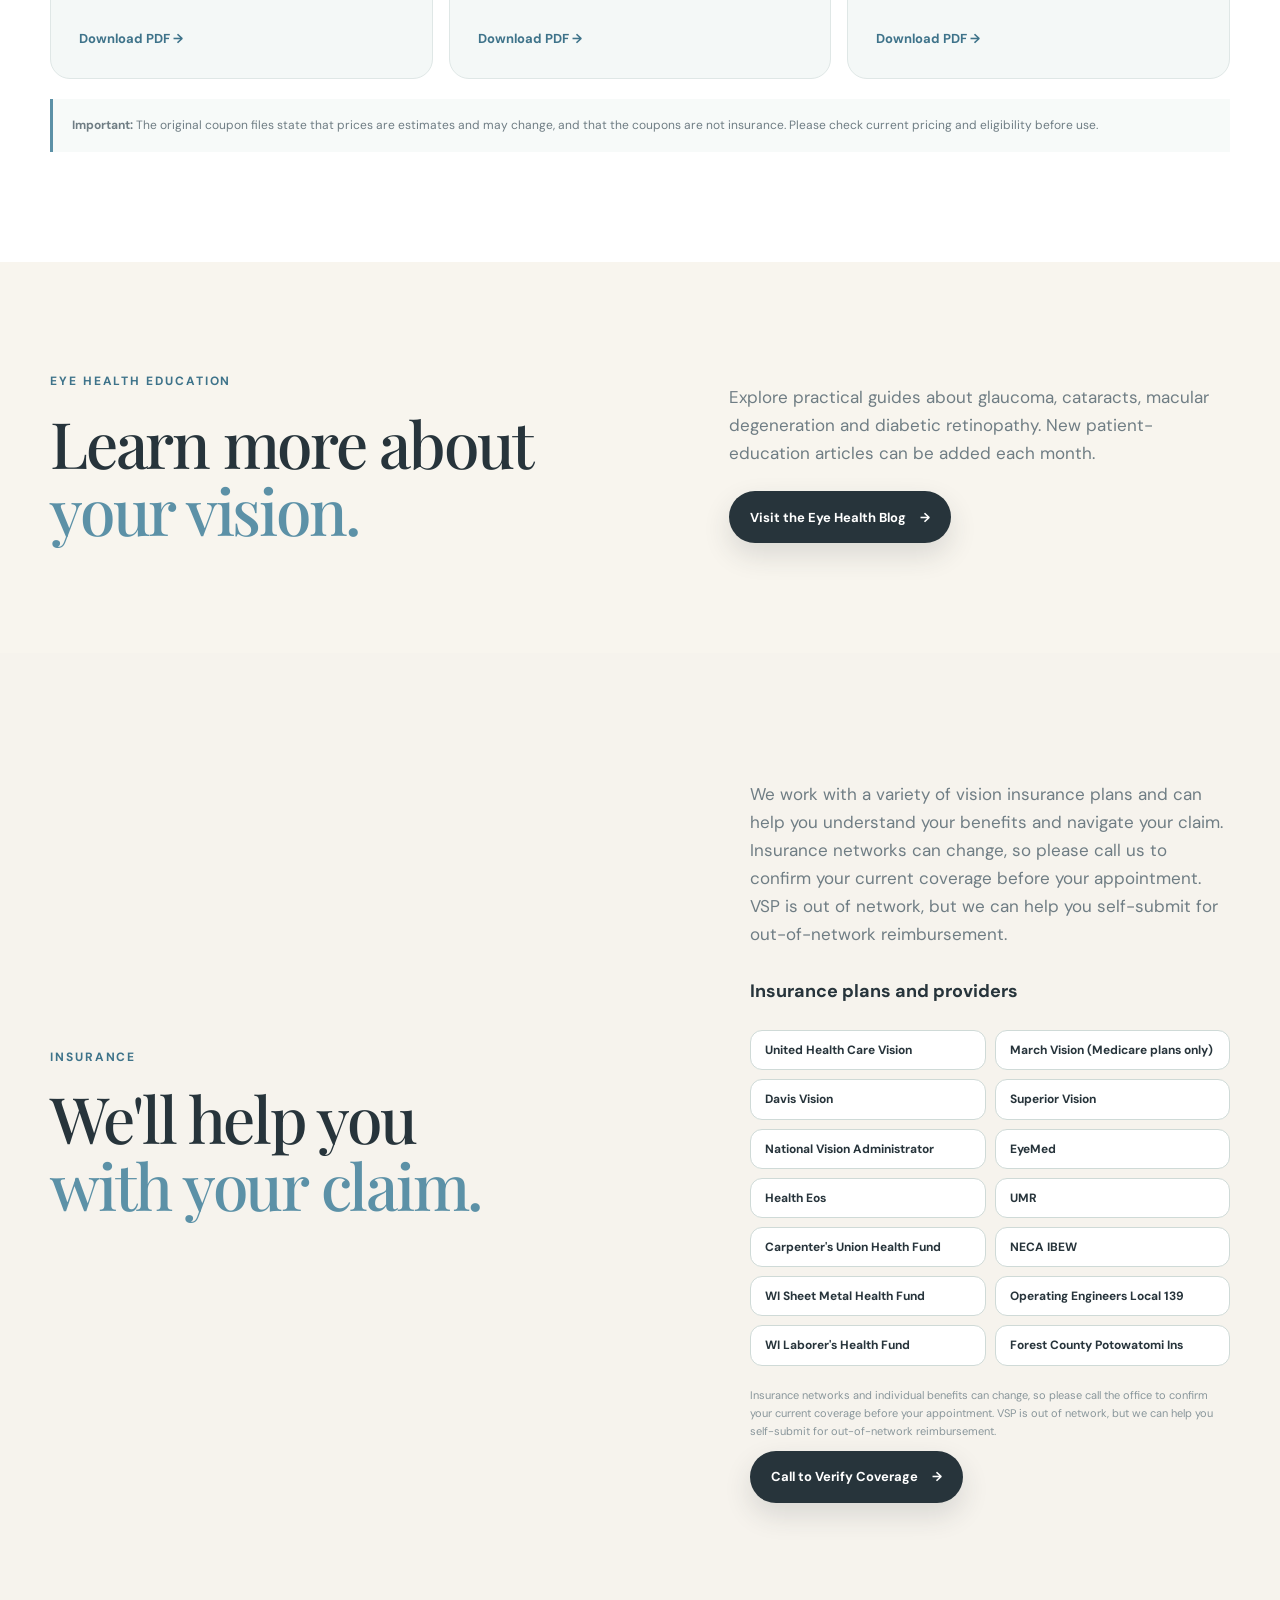
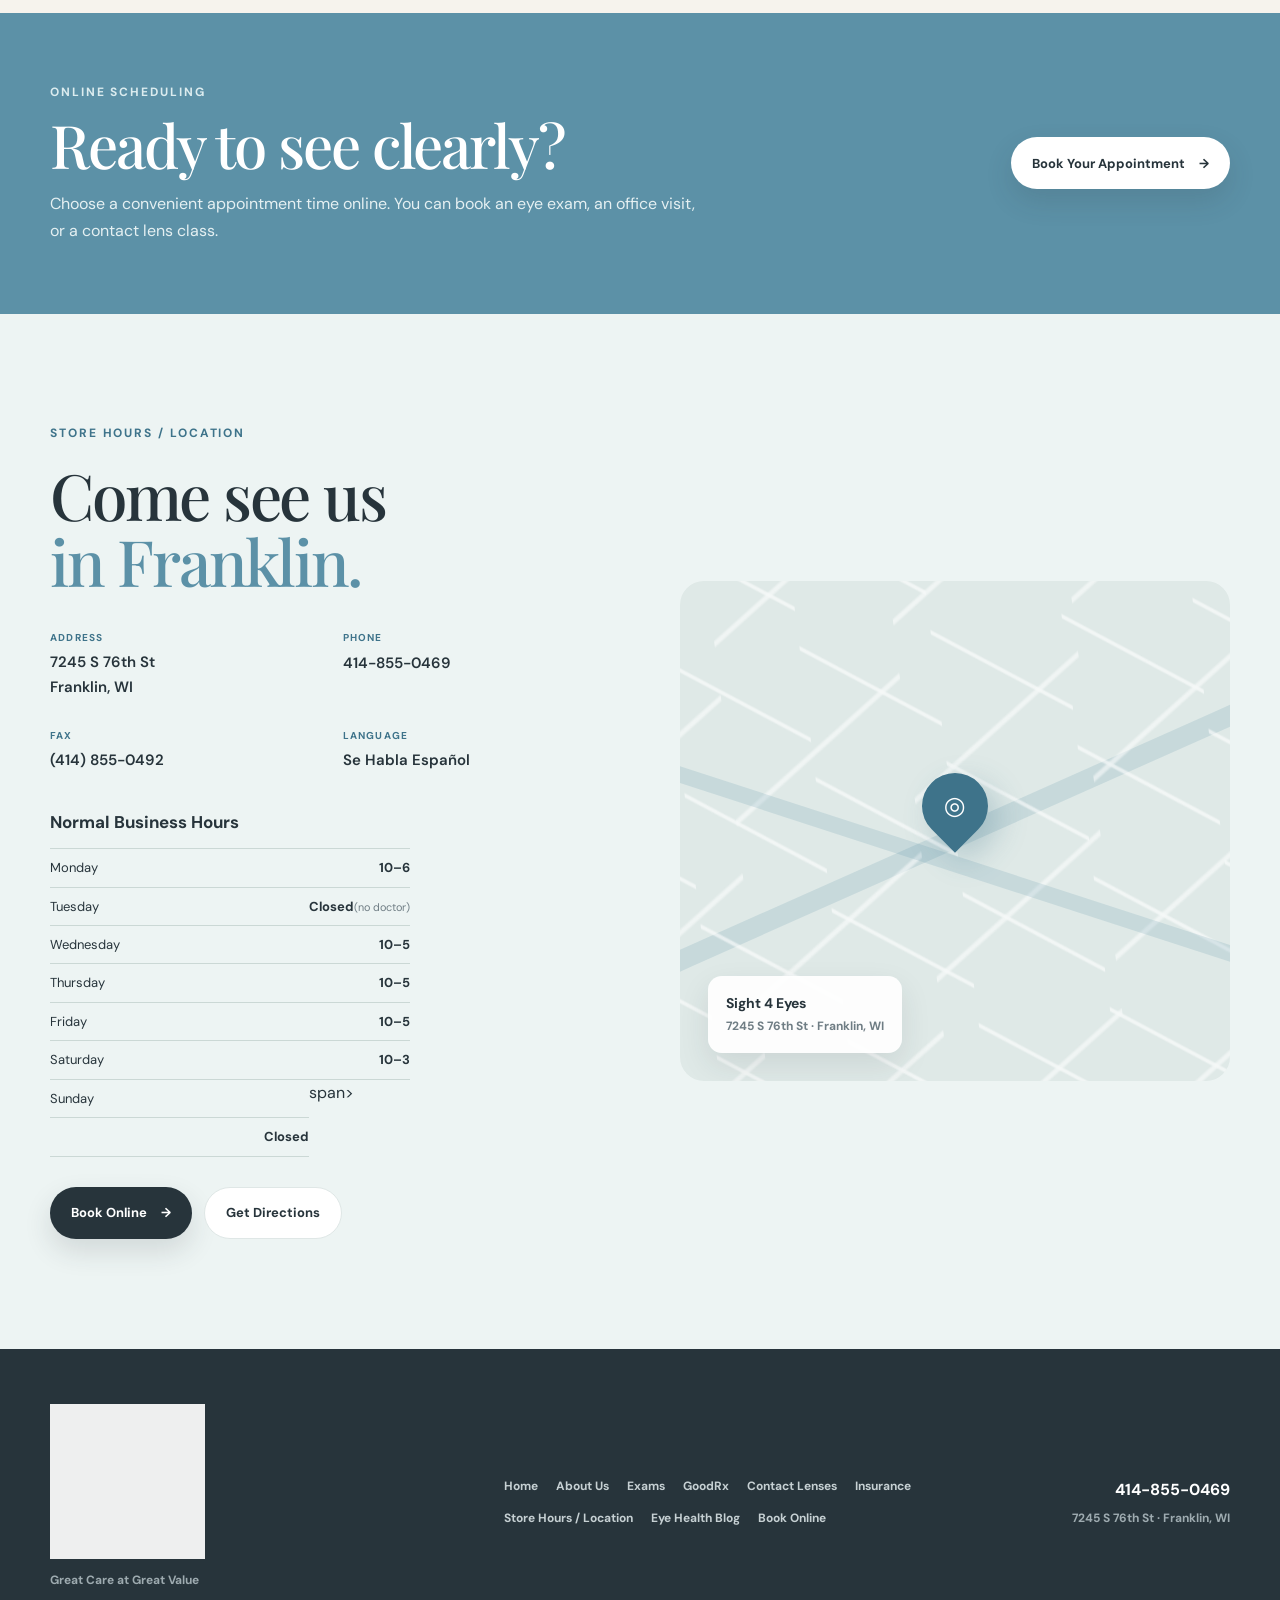
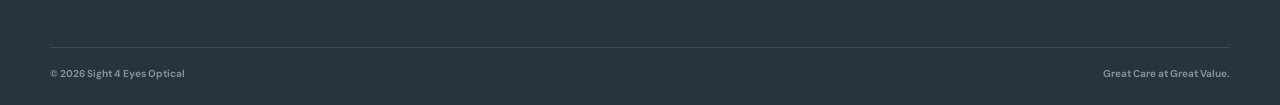
==== commit 183944fe: "yes" ====
--- a/index.html
+++ b/index.html
@@ -431,12 +431,13 @@
         <div class="hours">
           <h3>Normal Business Hours</h3>
           <div class="hours-grid">
-            <span>Monday</span><strong>10–5</strong>
-            <span>Tuesday</span><strong>10–4 <small>(no doctor)</small></strong>
+            <span>Monday</span><strong>10–6</strong>
+            <span>Tuesday</span><strong>Closed<small>(no doctor)</small></strong>
             <span>Wednesday</span><strong>10–5</strong>
             <span>Thursday</span><strong>10–5</strong>
-            <span>Friday</span><strong>10–4</strong>
-            <span>Saturday</span><strong>10–2</strong>
+            <span>Friday</span><strong>10–5</strong>
+            <span>Saturday</span><strong>10–3</strong>
+            <span>Sunday</span>span><strong>Closed<strong>
           </div>
         </div>
 
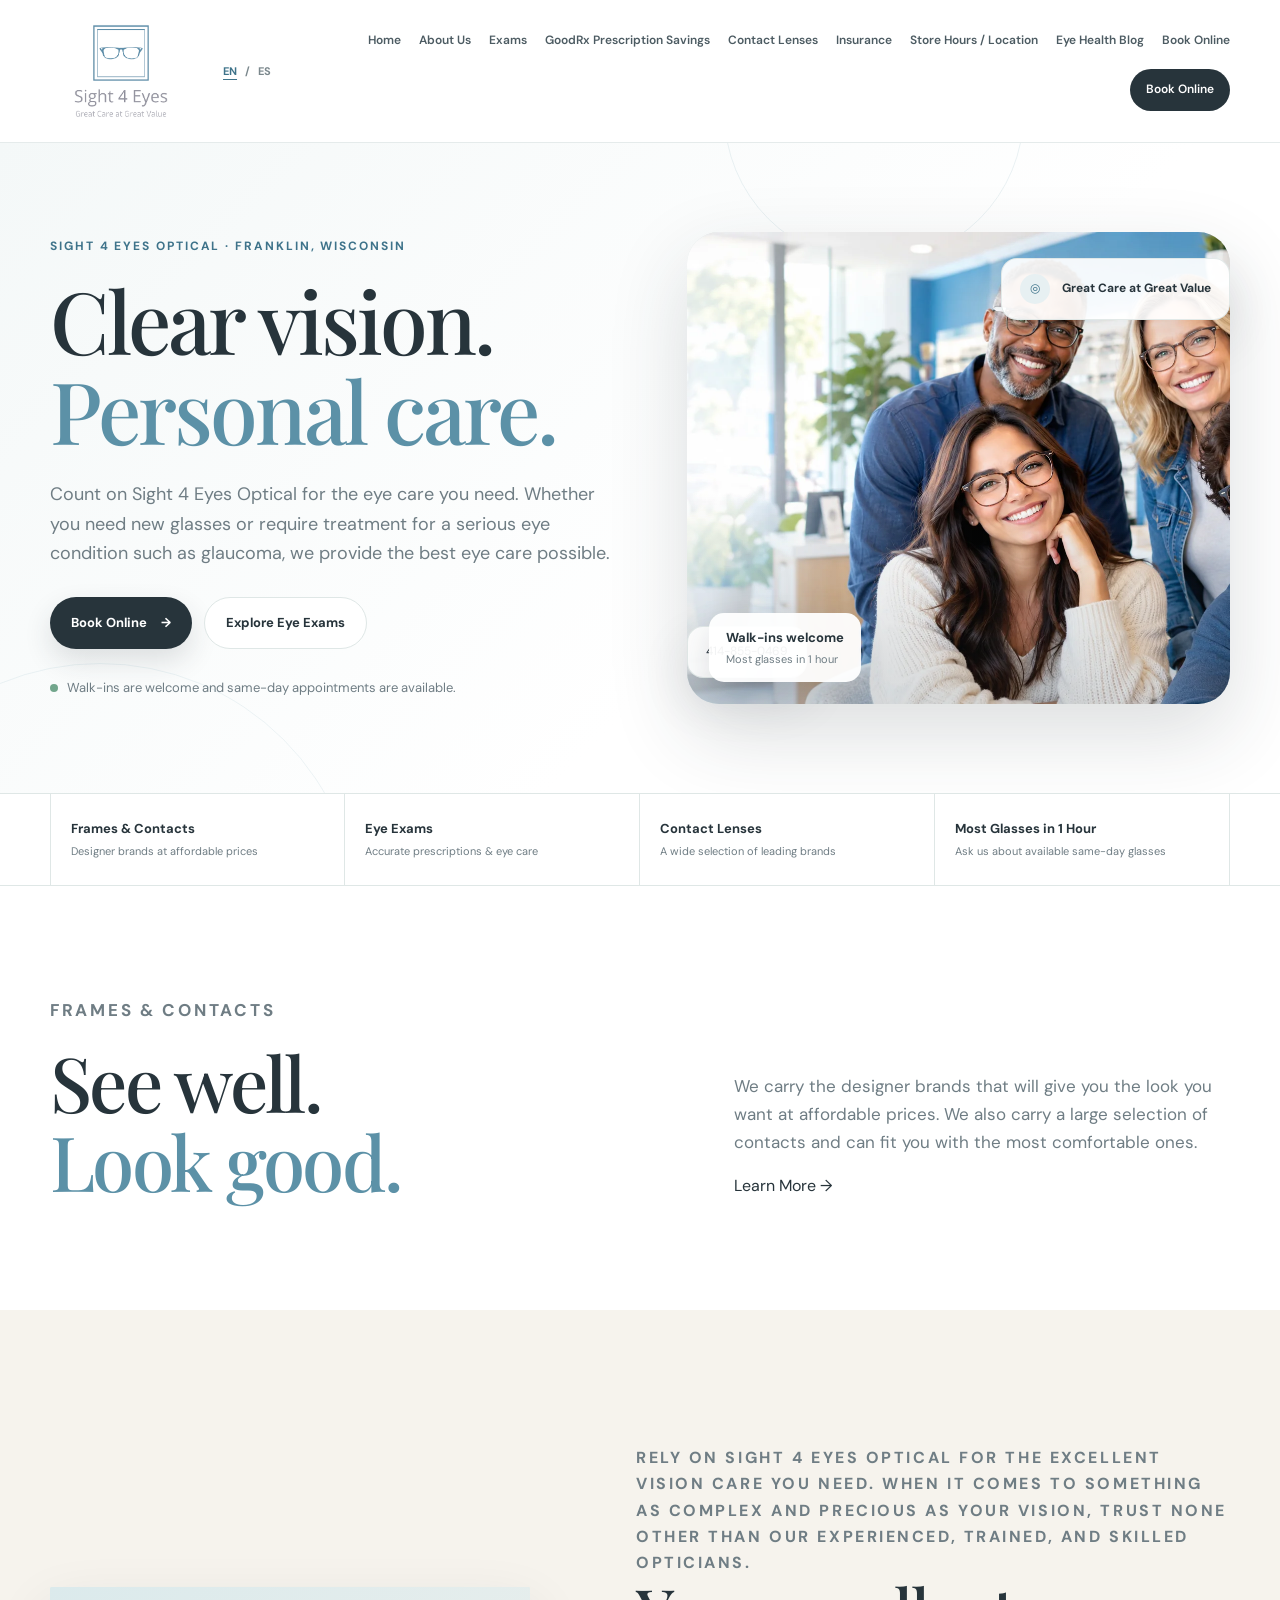
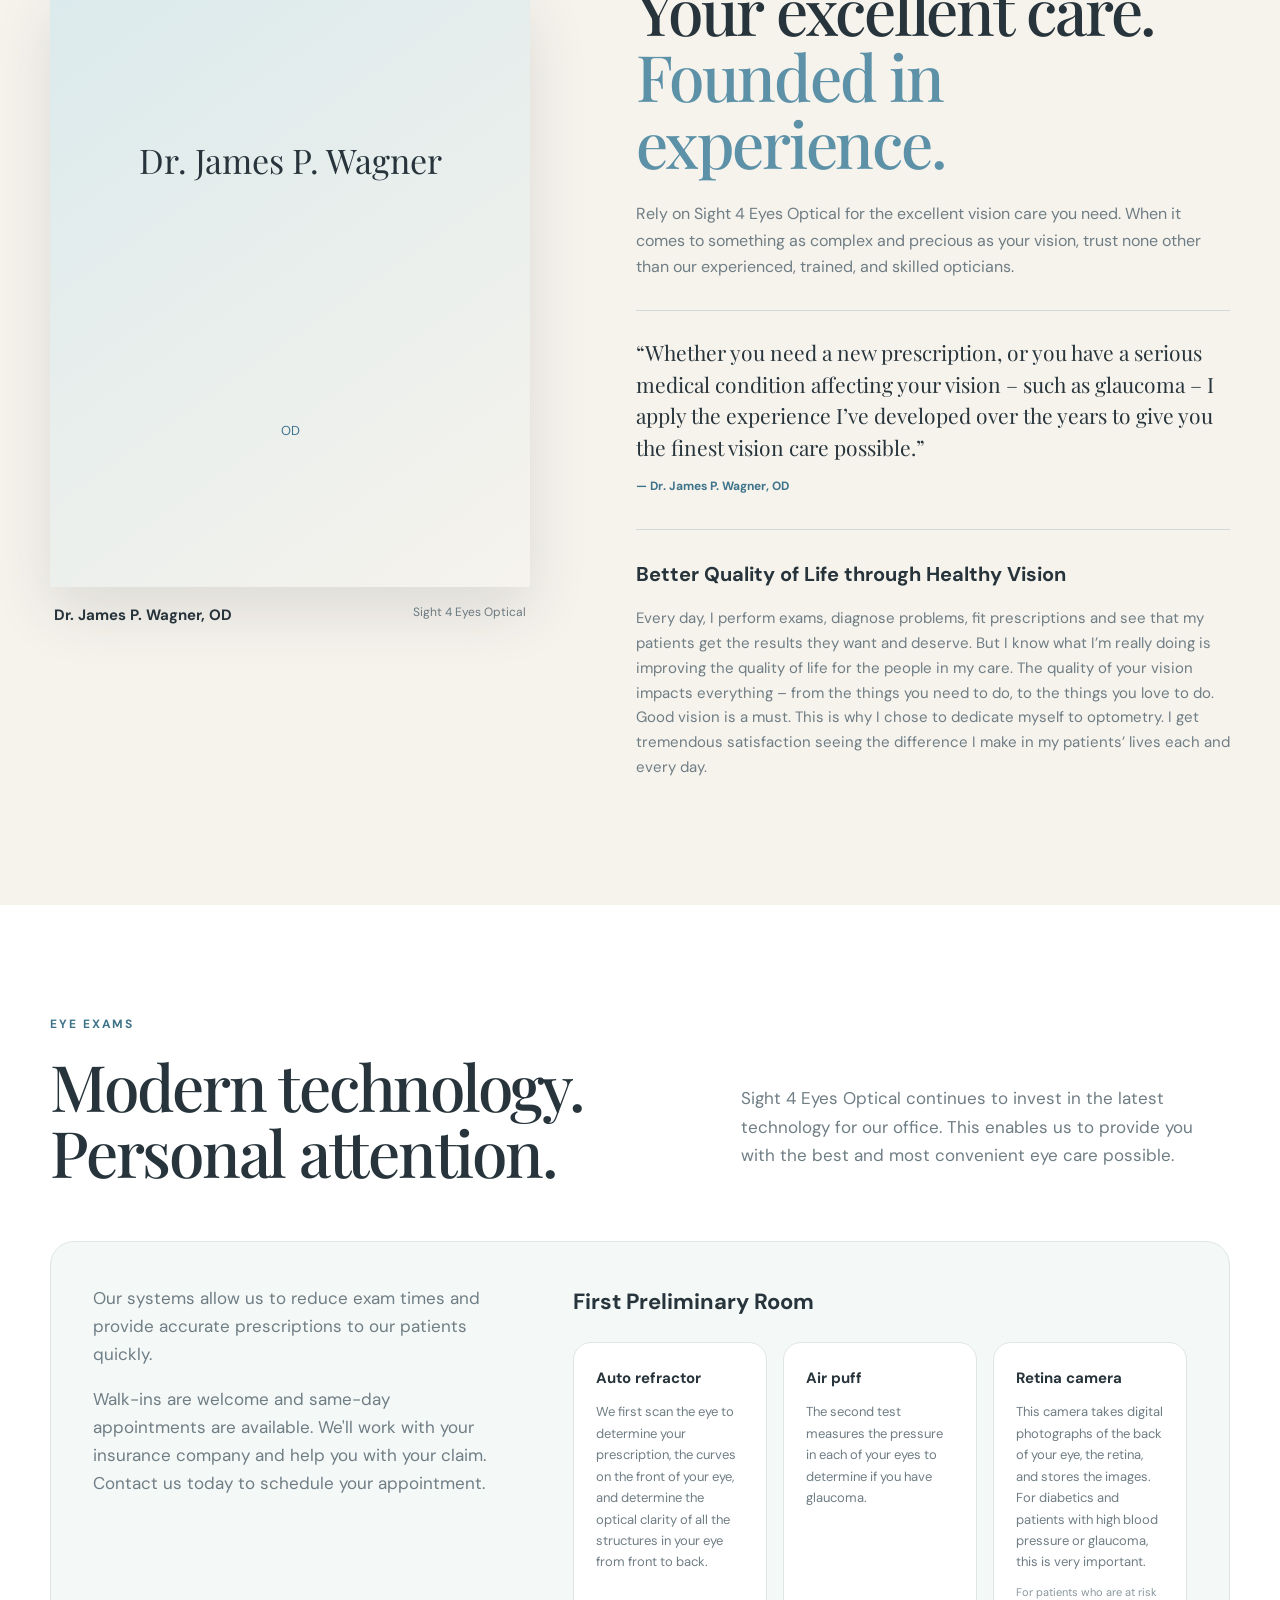
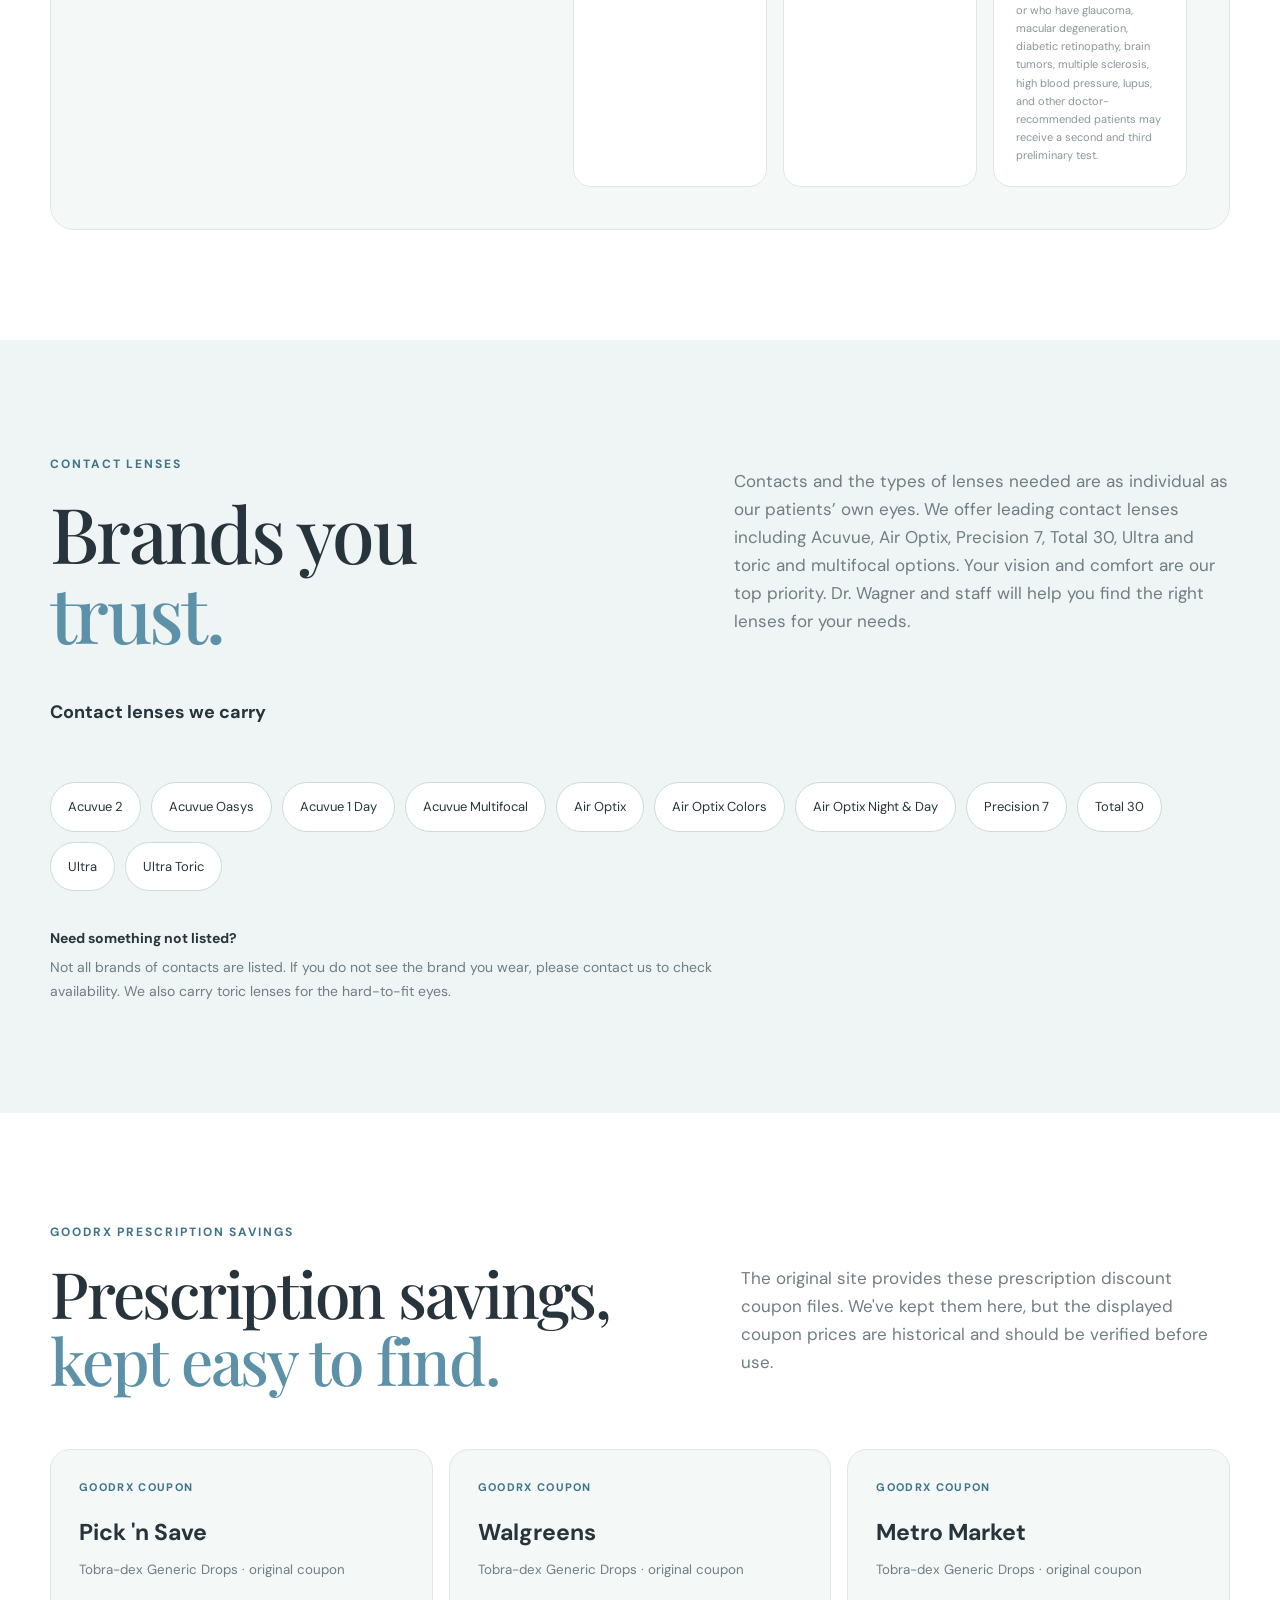
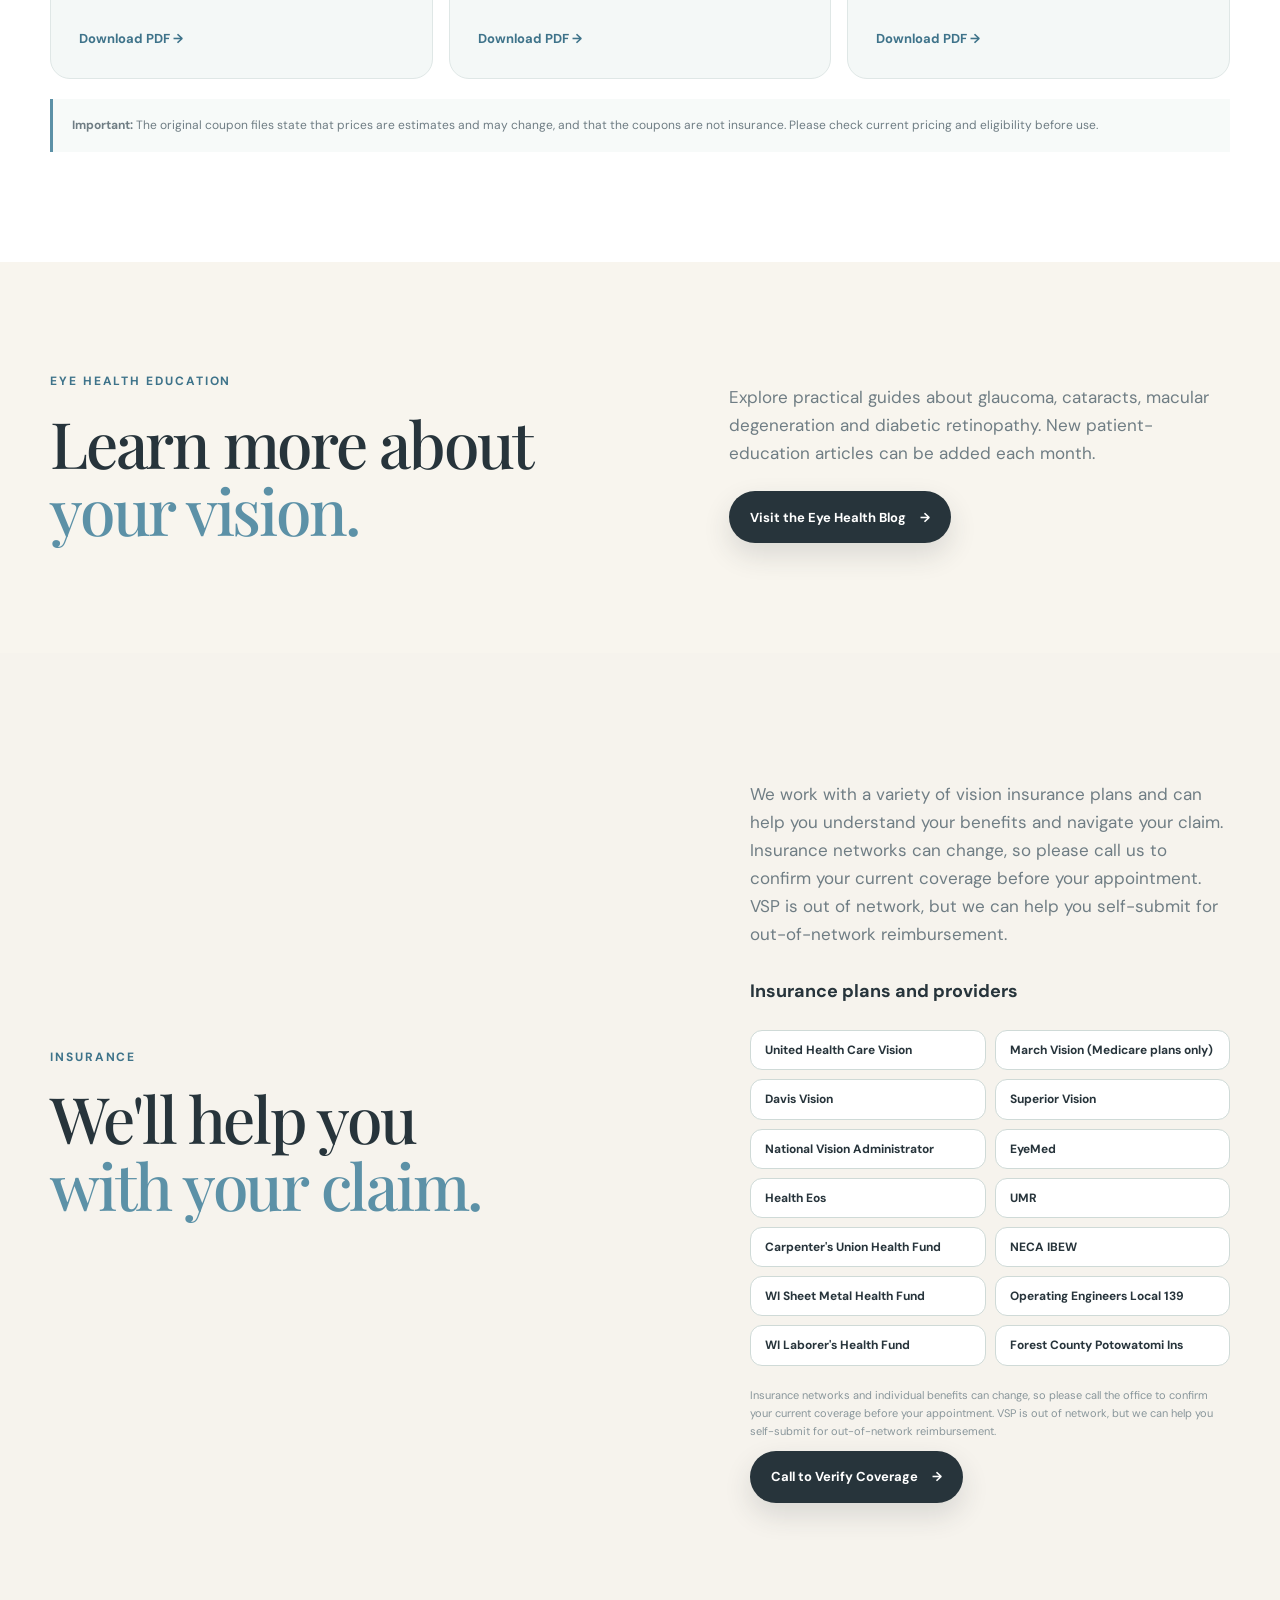
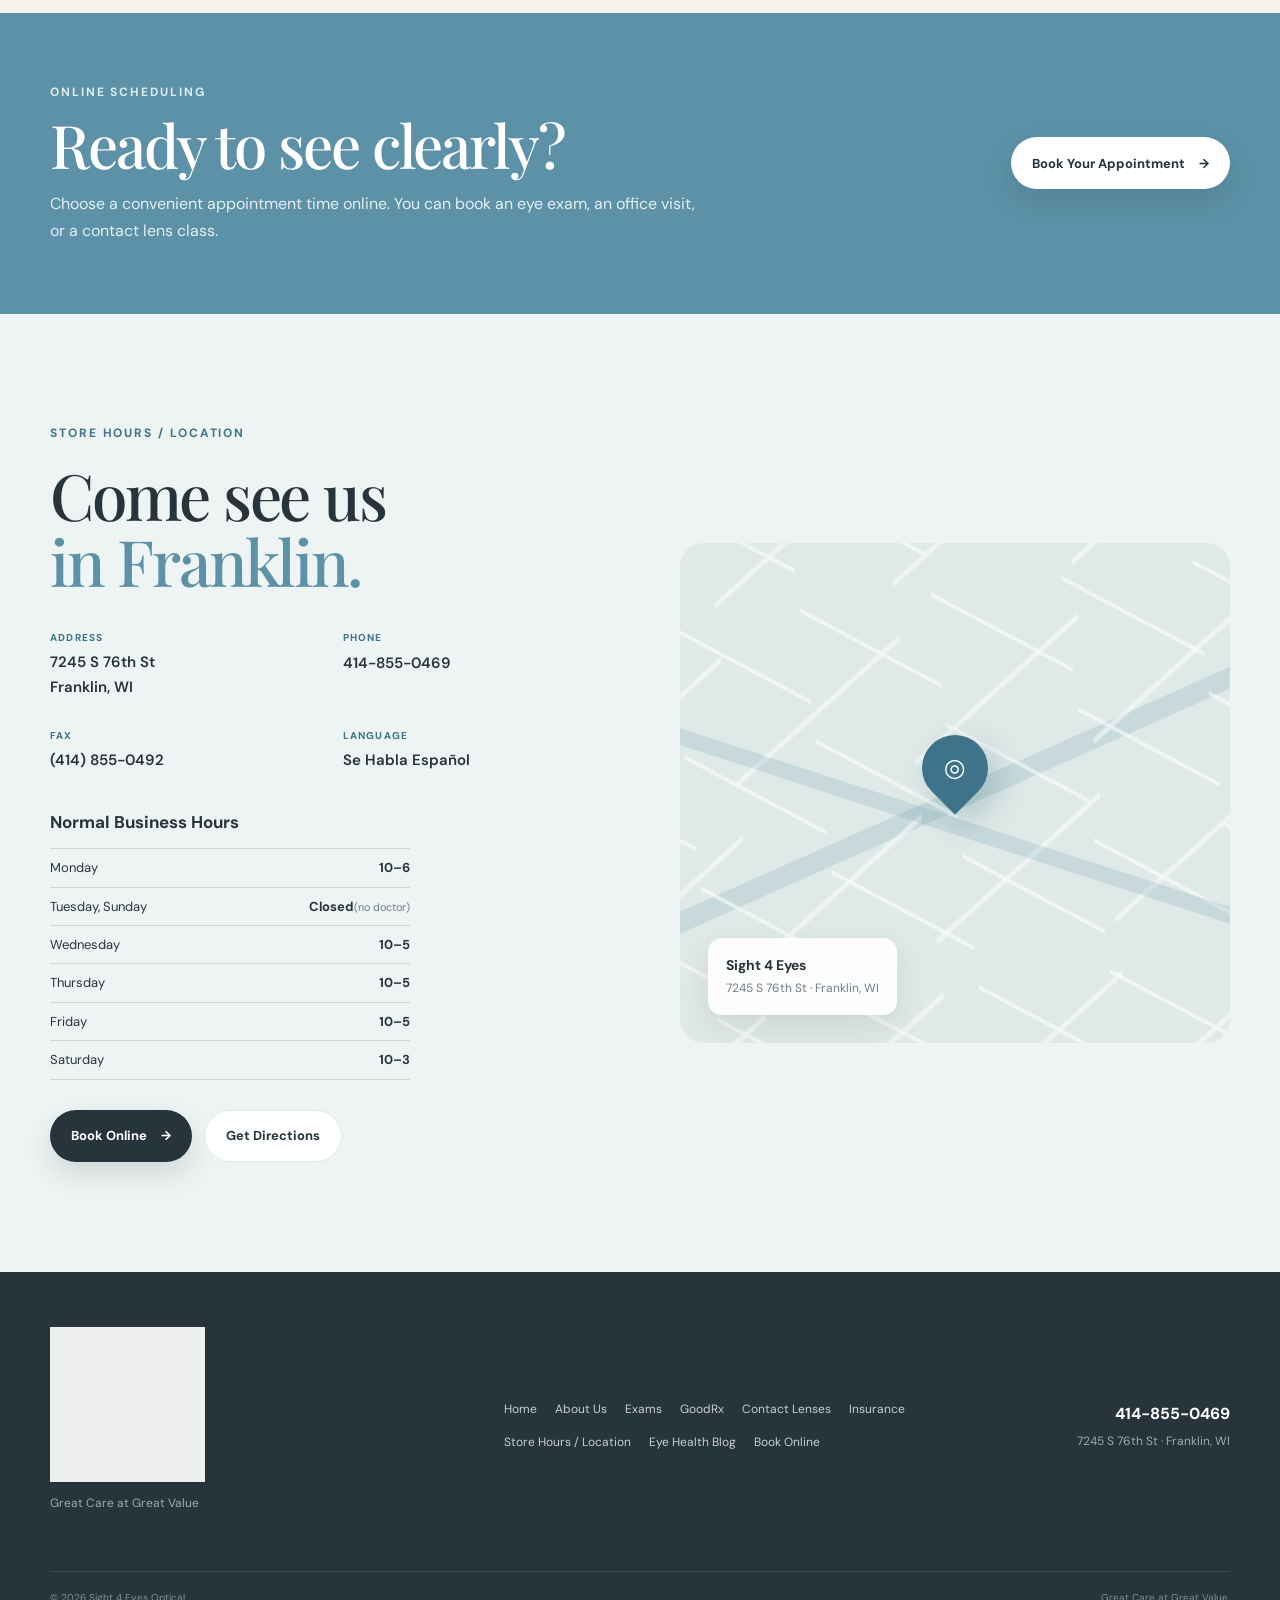
==== commit 116ba0b9: "last edit pls" ====
--- a/index.html
+++ b/index.html
@@ -432,12 +432,11 @@
           <h3>Normal Business Hours</h3>
           <div class="hours-grid">
             <span>Monday</span><strong>10–6</strong>
-            <span>Tuesday</span><strong>Closed<small>(no doctor)</small></strong>
+            <span>Tuesday, Sunday</span><strong>Closed<small>(no doctor)</small></strong>
             <span>Wednesday</span><strong>10–5</strong>
             <span>Thursday</span><strong>10–5</strong>
             <span>Friday</span><strong>10–5</strong>
             <span>Saturday</span><strong>10–3</strong>
-            <span>Sunday</span>span><strong>Closed<strong>
           </div>
         </div>
 
